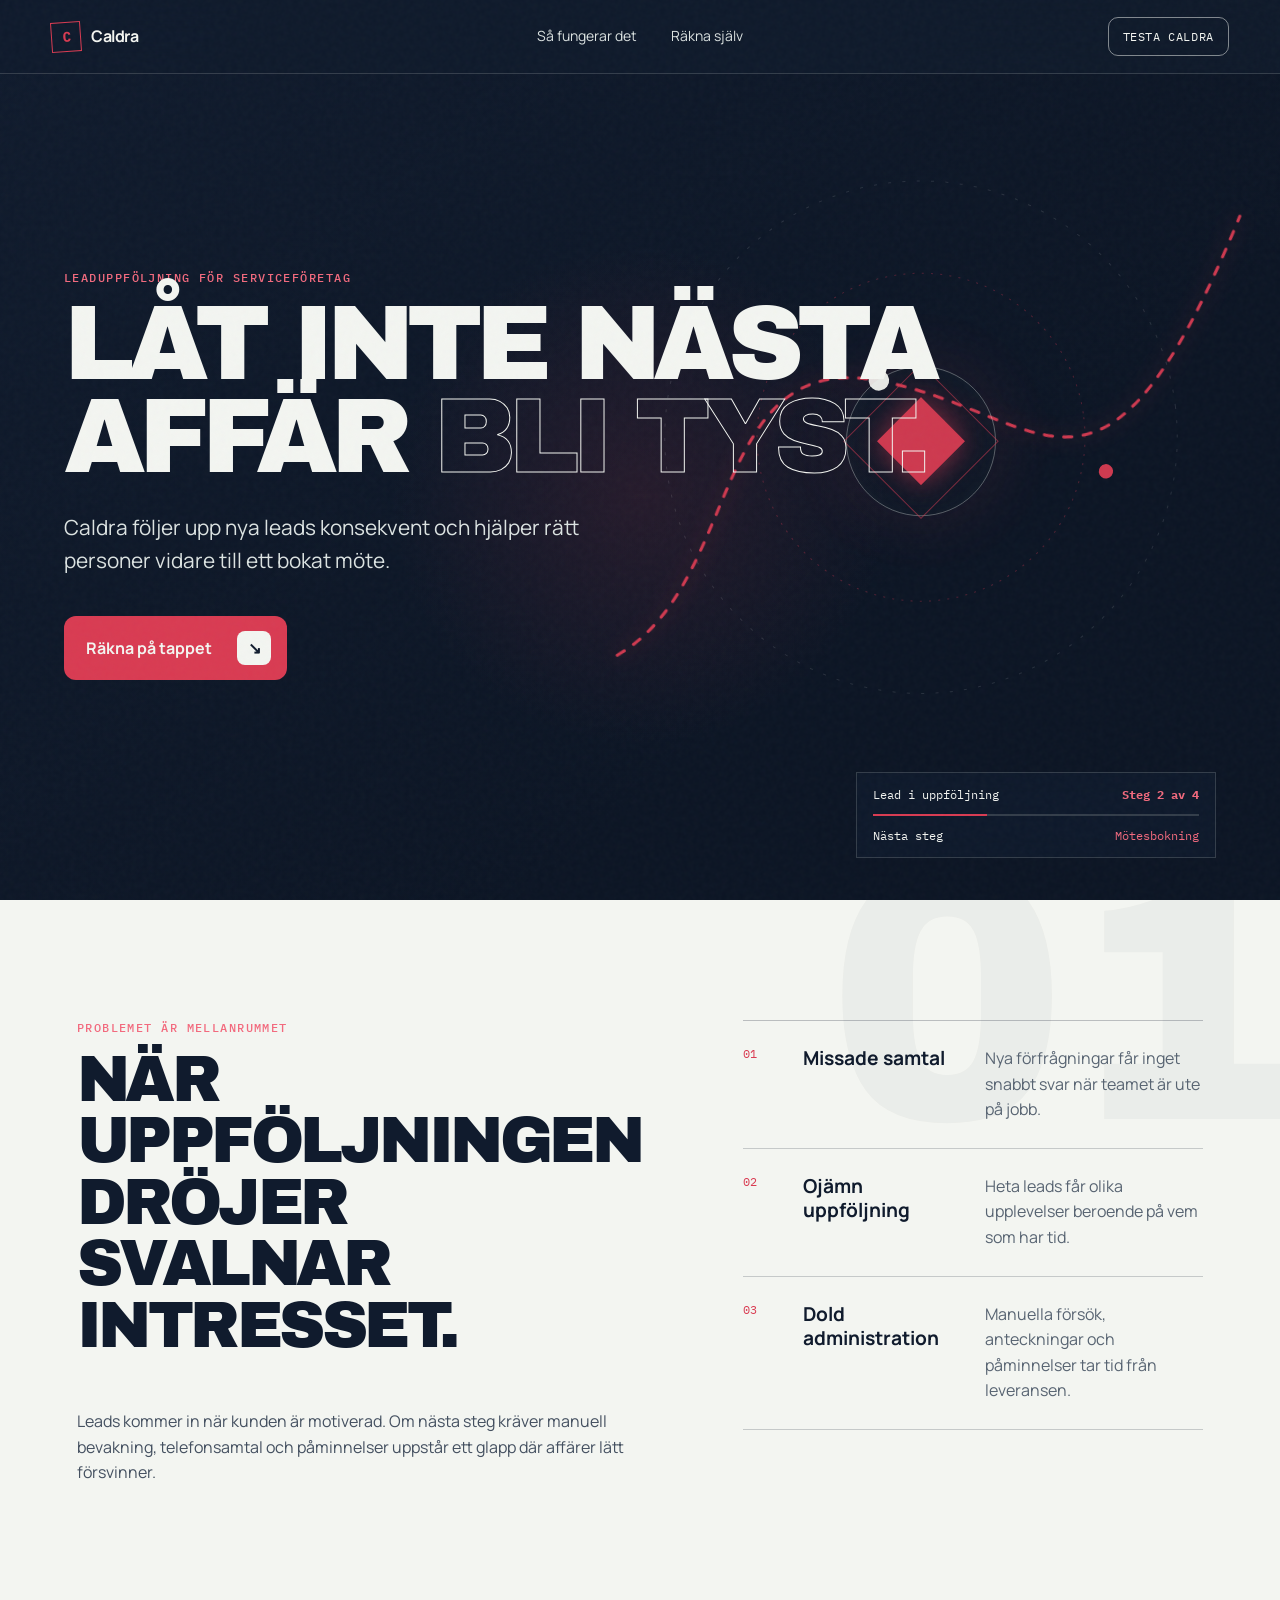
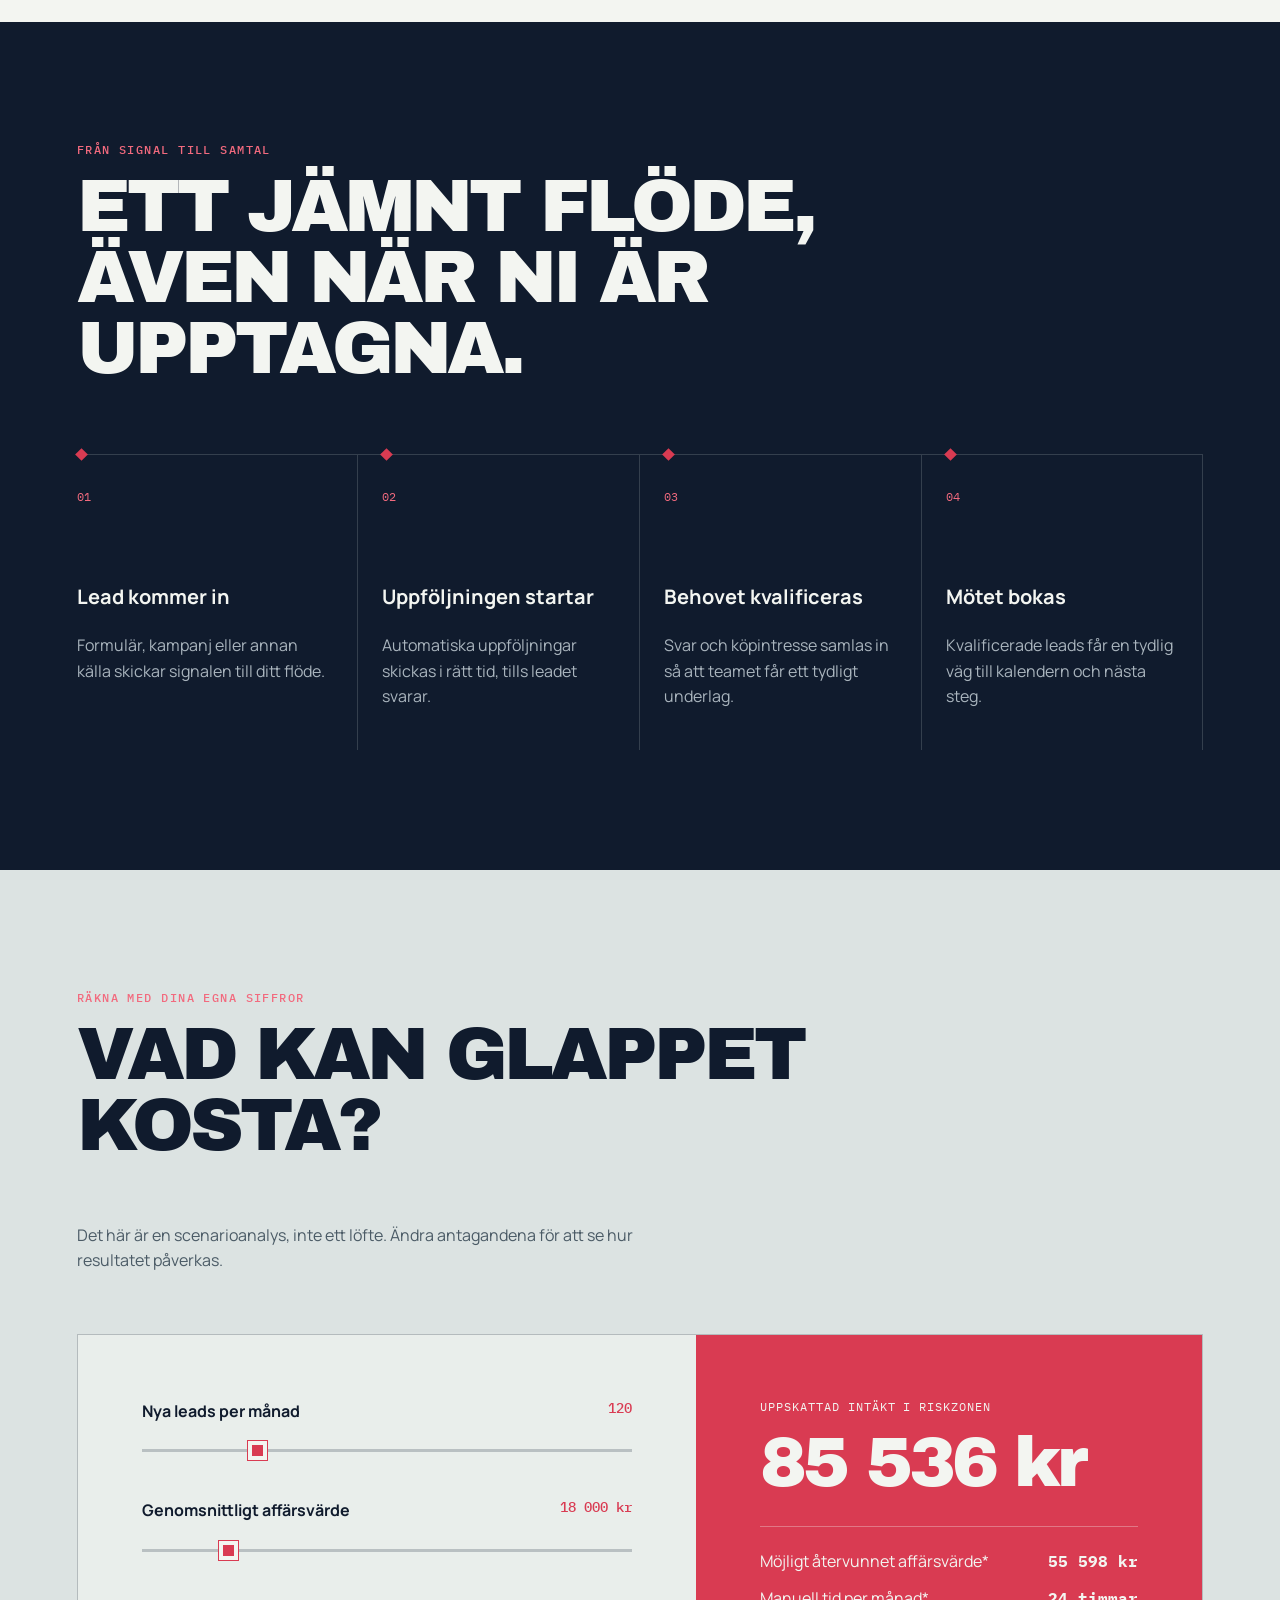
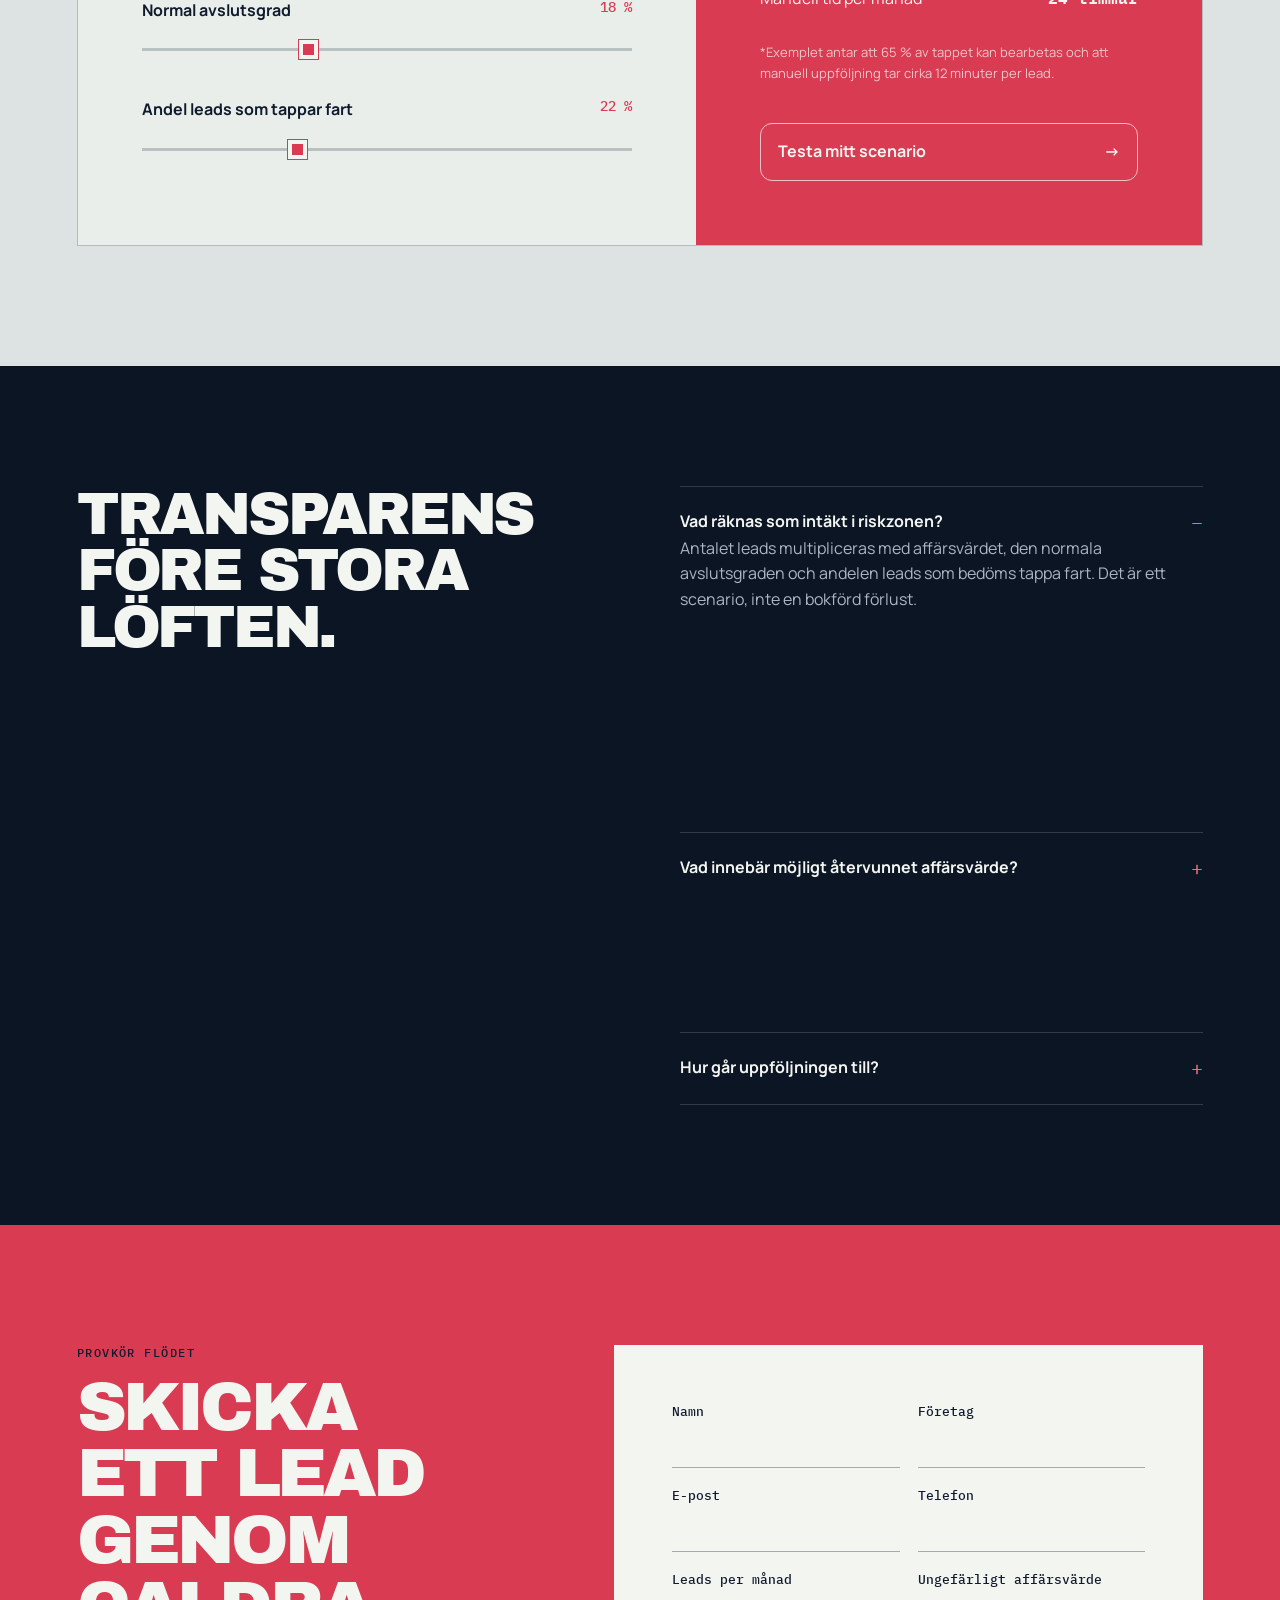
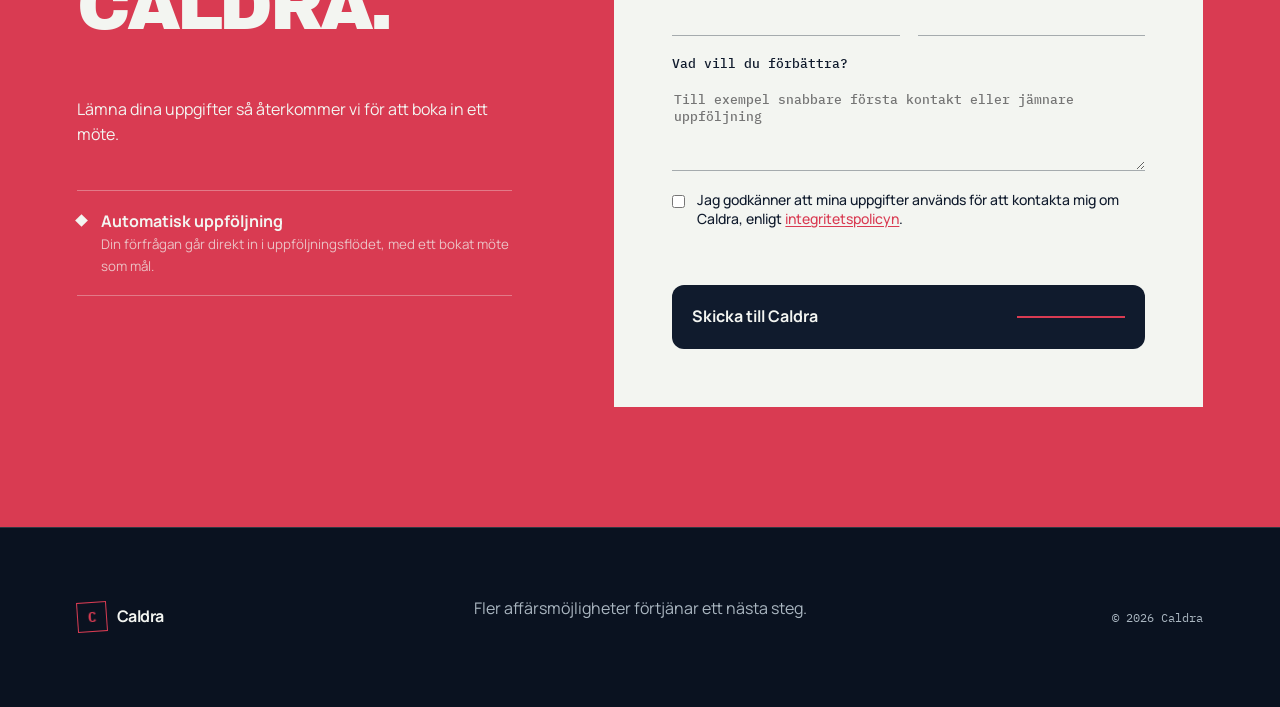
==== index.html @ e0c55755 "Add files via upload Första versionen" ====
<!doctype html>
<html lang="sv">
  <head>
    <meta charset="UTF-8" />
    <meta name="viewport" content="width=device-width, initial-scale=1.0" />
    <meta name="description" content="Caldra automatiserar leaduppföljningen för svenska serviceföretag och leder fler leads vidare till bokade möten." />
    <meta name="theme-color" content="#101b2d" />
    <link rel="canonical" href="https://caldra.se/" />
    <title>Caldra | Automatisk leaduppföljning</title>
    <meta property="og:type" content="website" />
    <meta property="og:site_name" content="Caldra" />
    <meta property="og:title" content="Caldra | Automatisk leaduppföljning" />
    <meta property="og:description" content="Caldra automatiserar leaduppföljningen för svenska serviceföretag och leder fler leads vidare till bokade möten." />
    <meta property="og:url" content="https://caldra.se/" />
    <meta property="og:image" content="https://caldra.se/assets/og-image.png" />
    <meta property="og:image:width" content="1200" />
    <meta property="og:image:height" content="630" />
    <meta name="twitter:card" content="summary_large_image" />
    <meta name="twitter:title" content="Caldra | Automatisk leaduppföljning" />
    <meta name="twitter:description" content="Caldra automatiserar leaduppföljningen för svenska serviceföretag och leder fler leads vidare till bokade möten." />
    <meta name="twitter:image" content="https://caldra.se/assets/og-image.png" />
    <link rel="preconnect" href="https://fonts.googleapis.com" />
    <link rel="preconnect" href="https://fonts.gstatic.com" crossorigin />
    <link href="https://fonts.googleapis.com/css2?family=Archivo+Black&family=IBM+Plex+Mono:wght@400;500&family=Manrope:wght@400;500;600;700&display=swap" rel="stylesheet" />
    <link rel="stylesheet" href="./styles.css" />
    <script type="application/ld+json">
    {
      "@context": "https://schema.org",
      "@graph": [
        {
          "@type": "Organization",
          "@id": "https://caldra.se/#organization",
          "name": "Caldra",
          "url": "https://caldra.se/",
          "description": "Caldra automatiserar leaduppföljningen för svenska serviceföretag och leder fler leads vidare till bokade möten."
        },
        {
          "@type": "WebSite",
          "@id": "https://caldra.se/#website",
          "url": "https://caldra.se/",
          "name": "Caldra",
          "inLanguage": "sv-SE",
          "publisher": { "@id": "https://caldra.se/#organization" }
        }
      ]
    }
    </script>
    <link rel="icon" type="image/svg+xml" href="data:image/svg+xml,%3Csvg xmlns='http://www.w3.org/2000/svg' viewBox='0 0 64 64'%3E%3Crect width='64' height='64' rx='14' fill='%23101b2d'/%3E%3Cpath d='M46 24c-3-4-7-6-12-6-9 0-16 6-16 14s7 14 16 14c5 0 9-2 12-6l-6-5c-1 2-3 3-6 3-4 0-7-3-7-6s3-6 7-6c3 0 5 1 6 3z' fill='%23d93b52'/%3E%3C/svg%3E" />
  </head>
  <body>
    <div class="noise" aria-hidden="true"></div>
    <header class="site-header">
      <a class="brand" href="#top" aria-label="Caldra startsida">
        <span class="brand-mark">C</span>
        <span>Caldra</span>
      </a>
      <nav aria-label="Huvudnavigation">
        <a href="#metod">Så fungerar det</a>
        <a href="#kalkylator">Räkna själv</a>
      </nav>
      <a class="nav-cta" href="#kontakt">Testa Caldra</a>
    </header>

    <main id="top">
      <section class="hero" aria-labelledby="hero-title">
        <div class="signal-field" aria-hidden="true">
          <svg viewBox="0 0 800 800" role="presentation">
            <circle class="orbit orbit-a" cx="400" cy="400" r="250" />
            <circle class="orbit orbit-b" cx="400" cy="400" r="160" />
            <path class="signal-path" d="M80 575 C210 520 205 290 365 340 S560 535 735 224" />
            <circle class="pulse pulse-a" cx="366" cy="340" r="10" />
            <circle class="pulse pulse-b" cx="575" cy="455" r="7" />
          </svg>
          <span class="core"><i></i></span>
        </div>
        <div class="hero-copy">
          <p class="kicker">Leaduppföljning för serviceföretag</p>
          <h1 id="hero-title">Låt inte nästa affär <em>bli tyst.</em></h1>
          <p class="hero-intro">Caldra följer upp nya leads konsekvent och hjälper rätt personer vidare till ett bokat möte.</p>
          <a class="hero-cta" href="#kalkylator"><span>Räkna på tappet</span><b aria-hidden="true">↘</b></a>
        </div>
        <aside class="hero-meter" aria-label="Exempel på ett leadflöde">
          <div class="meter-top"><span>Lead i uppföljning</span><strong>Steg 2 av 4</strong></div>
          <div class="meter-track"><i></i></div>
          <div class="meter-bottom"><span>Nästa steg</span><span class="status">Mötesbokning</span></div>
        </aside>
      </section>

      <section class="loss-section" aria-labelledby="loss-title">
        <div class="section-number" aria-hidden="true">01</div>
        <div class="loss-copy">
          <p class="section-label">Problemet är mellanrummet</p>
          <h2 id="loss-title">När uppföljningen dröjer svalnar intresset.</h2>
          <p>Leads kommer in när kunden är motiverad. Om nästa steg kräver manuell bevakning, telefonsamtal och påminnelser uppstår ett glapp där affärer lätt försvinner.</p>
        </div>
        <div class="loss-ledger" role="list" aria-label="Vanliga kostnader">
          <article role="listitem"><span>01</span><h3>Missade samtal</h3><p>Nya förfrågningar får inget snabbt svar när teamet är ute på jobb.</p></article>
          <article role="listitem"><span>02</span><h3>Ojämn uppföljning</h3><p>Heta leads får olika upplevelser beroende på vem som har tid.</p></article>
          <article role="listitem"><span>03</span><h3>Dold administration</h3><p>Manuella försök, anteckningar och påminnelser tar tid från leveransen.</p></article>
        </div>
      </section>

      <section class="method-section" id="metod" aria-labelledby="method-title">
        <div class="method-heading">
          <p class="section-label">Från signal till samtal</p>
          <h2 id="method-title">Ett jämnt flöde, även när ni är upptagna.</h2>
        </div>
        <ol class="process-rail">
          <li><b>01</b><h3>Lead kommer in</h3><p>Formulär, kampanj eller annan källa skickar signalen till ditt flöde.</p></li>
          <li><b>02</b><h3>Uppföljningen startar</h3><p>Automatiska uppföljningar skickas i rätt tid, tills leadet svarar.</p></li>
          <li><b>03</b><h3>Behovet kvalificeras</h3><p>Svar och köpintresse samlas in så att teamet får ett tydligt underlag.</p></li>
          <li><b>04</b><h3>Mötet bokas</h3><p>Kvalificerade leads får en tydlig väg till kalendern och nästa steg.</p></li>
        </ol>
      </section>

      <section class="calculator-section" id="kalkylator" aria-labelledby="calc-title">
        <div class="calc-heading">
          <p class="section-label">Räkna med dina egna siffror</p>
          <h2 id="calc-title">Vad kan glappet kosta?</h2>
          <p>Det här är en scenarioanalys, inte ett löfte. Ändra antagandena för att se hur resultatet påverkas.</p>
        </div>
        <div class="calculator-shell">
          <form class="calc-controls" id="roi-form">
            <label for="leads">Nya leads per månad <output id="leads-output">120</output></label>
            <input id="leads" type="range" min="10" max="500" step="10" value="120" />
            <label for="value">Genomsnittligt affärsvärde <output id="value-output">18 000 kr</output></label>
            <input id="value" type="range" min="2000" max="100000" step="1000" value="18000" />
            <label for="conversion">Normal avslutsgrad <output id="conversion-output">18 %</output></label>
            <input id="conversion" type="range" min="2" max="50" step="1" value="18" />
            <label for="missed">Andel leads som tappar fart <output id="missed-output">22 %</output></label>
            <input id="missed" type="range" min="5" max="60" step="1" value="22" />
          </form>
          <div class="calc-results" aria-live="polite">
            <span class="result-caption">Uppskattad intäkt i riskzonen</span>
            <strong id="risk-result">85 536 kr</strong>
            <div class="result-divider"></div>
            <div class="result-row"><span>Möjligt återvunnet affärsvärde*</span><b id="recover-result">55 598 kr</b></div>
            <div class="result-row"><span>Manuell tid per månad*</span><b id="time-result">24 timmar</b></div>
            <p>*Exemplet antar att 65 % av tappet kan bearbetas och att manuell uppföljning tar cirka 12 minuter per lead.</p>
            <a class="calc-cta" href="#kontakt">Testa mitt scenario <span>→</span></a>
          </div>
        </div>
      </section>

      <section class="assumptions" aria-labelledby="assumptions-title">
        <h2 id="assumptions-title">Transparens före stora löften.</h2>
        <details open><summary>Vad räknas som intäkt i riskzonen?</summary><p>Antalet leads multipliceras med affärsvärdet, den normala avslutsgraden och andelen leads som bedöms tappa fart. Det är ett scenario, inte en bokförd förlust.</p></details>
        <details><summary>Vad innebär möjligt återvunnet affärsvärde?</summary><p>Kalkylatorn använder ett försiktigt, redigerbart exempel där 65 procent av det uppskattade tappet går att bearbeta. Utfallet beror på er trafik, era data, ert erbjudande och er säljprocess.</p></details>
        <details><summary>Hur går uppföljningen till?</summary><p>Varje nytt lead går in i ett automatiserat flöde med uppföljningar i rätt tid. Målet är ett bokat möte, och rätt person tar över när leadet är redo.</p></details>
      </section>

      <section class="contact-section" id="kontakt" aria-labelledby="contact-title">
        <div class="contact-copy">
          <p class="section-label">Provkör flödet</p>
          <h2 id="contact-title">Skicka ett lead genom Caldra.</h2>
          <p>Lämna dina uppgifter så återkommer vi för att boka in ett möte.</p>
          <div class="connection-note"><span aria-hidden="true"></span><b>Automatisk uppföljning</b><small>Din förfrågan går direkt in i uppföljningsflödet, med ett bokat möte som mål.</small></div>
        </div>
        <form class="lead-form" id="lead-form" novalidate>
          <div class="field-grid">
            <label>Namn<input name="name" autocomplete="name" required /></label>
            <label>Företag<input name="company" autocomplete="organization" required /></label>
          </div>
          <div class="field-grid">
            <label>E-post<input name="email" type="email" autocomplete="email" required /></label>
            <label>Telefon<input name="phone" type="tel" autocomplete="tel" required /></label>
          </div>
          <div class="field-grid">
            <label>Leads per månad<input name="monthlyLeads" type="number" min="1" inputmode="numeric" required /></label>
            <label>Ungefärligt affärsvärde<input name="dealValue" type="number" min="1" inputmode="numeric" required /></label>
          </div>
          <label>Vad vill du förbättra?<textarea name="goal" rows="4" placeholder="Till exempel snabbare första kontakt eller jämnare uppföljning"></textarea></label>
          <label class="consent"><input name="consent" type="checkbox" required /><span>Jag godkänner att mina uppgifter används för att kontakta mig om Caldra, enligt <a href="./integritetspolicy.html" target="_blank" rel="noopener">integritetspolicyn</a>.</span></label>
          <p class="form-error" id="form-error" role="alert"></p>
          <button type="submit"><span>Skicka till Caldra</span><i aria-hidden="true"></i></button>
          <div class="form-success" id="form-success" tabindex="-1"><b>Tack, ditt lead är skickat.</b><span>Vi hör av oss inom kort för att boka in ett möte.</span></div>
        </form>
      </section>
    </main>

    <footer>
      <a class="brand footer-brand" href="#top"><span class="brand-mark">C</span><span>Caldra</span></a>
      <p>Fler affärsmöjligheter förtjänar ett nästa steg.</p>
      <span>© <span id="year"></span> Caldra</span>
    </footer>
    <script src="./app.js"></script>
  </body>
</html>
---- styles.css ----
:root {
  --ink: #101b2d;
  --ink-2: #17253a;
  --red: #d93b52;
  --red-soft: #f26a7e;
  --chalk: #f3f5f1;
  --mist: #dce3e2;
  --steel: #70818c;
  --line: rgba(243, 245, 241, 0.16);
  --display: "Archivo Black", sans-serif;
  --body: "Manrope", sans-serif;
  --mono: "IBM Plex Mono", monospace;
}

* { box-sizing: border-box; }
html { scroll-behavior: smooth; background: var(--ink); }
body { margin: 0; color: var(--chalk); background: var(--ink); font-family: var(--body); font-size: 16px; line-height: 1.6; overflow-x: hidden; }
a { color: inherit; text-decoration: none; }
button, input, textarea { font: inherit; }
button { color: inherit; }
.noise { position: fixed; inset: 0; pointer-events: none; z-index: 100; opacity: .045; background-image: url("data:image/svg+xml,%3Csvg viewBox='0 0 180 180' xmlns='http://www.w3.org/2000/svg'%3E%3Cfilter id='n'%3E%3CfeTurbulence type='fractalNoise' baseFrequency='.9' numOctaves='2' stitchTiles='stitch'/%3E%3C/filter%3E%3Crect width='100%25' height='100%25' filter='url(%23n)' opacity='.65'/%3E%3C/svg%3E"); }

.site-header { position: fixed; inset: 0 0 auto; z-index: 50; height: 74px; display: grid; grid-template-columns: 1fr auto 1fr; align-items: center; padding: 0 clamp(20px,4vw,64px); background: rgba(16,27,45,.82); border-bottom: 1px solid var(--line); backdrop-filter: blur(18px); }
.brand { display: inline-flex; width: max-content; align-items: center; gap: 10px; font-weight: 700; letter-spacing: -.03em; }
.brand-mark { display: grid; place-items: center; width: 30px; height: 30px; border: 1px solid var(--red); color: var(--red); font-family: var(--mono); font-size: 14px; transform: rotate(-4deg); }
nav { display: flex; gap: 34px; font-size: 14px; color: var(--mist); }
nav a { transition: color .2s ease; }
nav a:hover { color: var(--red-soft); }
.nav-cta { justify-self: end; border: 1px solid rgba(243,245,241,.5); border-radius: 10px; padding: 9px 14px; font-family: var(--mono); font-size: 12px; text-transform: uppercase; letter-spacing: .05em; transition: background .2s, color .2s, transform .2s; }
.nav-cta:hover { background: var(--chalk); color: var(--ink); }
.nav-cta:active { transform: translateY(1px); }

.hero { position: relative; min-height: 100svh; display: grid; place-items: center; overflow: hidden; padding: 130px clamp(20px,5vw,80px) 80px; isolation: isolate; }
.hero::before { content: ""; position: absolute; inset: 0; z-index: -2; background: radial-gradient(circle at 50% 55%, rgba(217,59,82,.12), transparent 31%), linear-gradient(140deg, var(--ink), #0c1524 68%); }
.signal-field { position: absolute; width: min(68vw, 820px); aspect-ratio: 1; right: -4vw; top: 49%; transform: translateY(-50%); z-index: -1; opacity: .95; }
.signal-field svg { width: 100%; height: 100%; overflow: visible; transform: rotate(-7deg); }
.orbit { fill: none; stroke: rgba(243,245,241,.12); stroke-width: 1; stroke-dasharray: 3 11; transform-origin: center; animation: rotate 28s linear infinite; }
.orbit-b { stroke: rgba(217,59,82,.33); stroke-dasharray: 2 7; animation-direction: reverse; animation-duration: 19s; }
.signal-path { fill: none; stroke: var(--red); stroke-width: 3; stroke-linecap: round; stroke-dasharray: 8 11; animation: dash 9s linear infinite; filter: drop-shadow(0 0 11px rgba(217,59,82,.55)); }
.pulse { fill: var(--chalk); animation: pulse 2.4s ease-in-out infinite; transform-origin: center; }
.pulse-b { animation-delay: -1.1s; fill: var(--red); }
.core { position: absolute; left: 50%; top: 50%; width: 150px; height: 150px; border: 1px solid rgba(243,245,241,.35); border-radius: 50%; transform: translate(-50%,-50%); box-shadow: 0 0 80px rgba(217,59,82,.13), inset 0 0 40px rgba(243,245,241,.04); animation: breathe 5s ease-in-out infinite; }
.core::before, .core::after { content: ""; position: absolute; inset: 19px; border: 1px solid rgba(217,59,82,.55); transform: rotate(45deg); }
.core::after { inset: 43px; background: var(--red); box-shadow: 0 0 30px rgba(217,59,82,.65); }
.hero-copy { width: min(1180px,100%); margin: auto; position: relative; }
.kicker, .section-label { font: 500 12px/1.4 var(--mono); text-transform: uppercase; letter-spacing: .12em; color: var(--red-soft); }
h1, h2, h3, p { margin-top: 0; }
h1 { max-width: 900px; margin-bottom: 28px; font: 400 clamp(3.4rem,8.2vw,8.5rem)/.88 var(--display); letter-spacing: -.065em; text-transform: uppercase; }
h1 em { color: transparent; -webkit-text-stroke: 1px var(--chalk); font-style: normal; }
.hero-intro { width: min(520px,80%); font-size: clamp(1.05rem,1.8vw,1.3rem); color: var(--mist); }
.hero-cta { display: inline-flex; align-items: center; gap: 25px; margin-top: 18px; background: var(--red); border-radius: 12px; padding: 15px 16px 15px 22px; font-weight: 700; transition: transform .25s ease, background .25s ease; }
.hero-cta b { display: grid; place-items: center; width: 34px; height: 34px; color: var(--ink); background: var(--chalk); border-radius: 8px; }
.hero-cta:hover { transform: translateY(-3px) rotate(-1deg); background: #e4475f; }
.hero-meter { position: absolute; right: clamp(20px,5vw,80px); bottom: 42px; width: min(360px, calc(100vw - 40px)); padding: 14px 16px; background: rgba(16,27,45,.78); border: 1px solid var(--line); backdrop-filter: blur(10px); font: 12px var(--mono); }
.meter-top, .meter-bottom { display: flex; justify-content: space-between; align-items: center; }
.meter-top strong { color: var(--red-soft); }
.meter-track { height: 2px; margin: 12px 0; background: rgba(243,245,241,.16); overflow: hidden; }
.meter-track i { display: block; width: 35%; height: 100%; background: var(--red); animation: scan 3.4s ease-in-out infinite; }
.status { color: var(--red-soft); }

section { padding: 120px clamp(20px,6vw,96px); }
h2 { font: 400 clamp(2.5rem,5.8vw,6rem)/.96 var(--display); letter-spacing: -.055em; text-transform: uppercase; }
.loss-section { position: relative; background: var(--chalk); color: var(--ink); display: grid; grid-template-columns: .7fr 1.3fr; gap: clamp(40px,8vw,130px); overflow: hidden; }
.section-number { position: absolute; right: -2vw; top: -80px; font: 400 clamp(12rem,28vw,28rem)/1 var(--display); color: rgba(16,27,45,.035); user-select: none; }
.loss-copy { position: relative; z-index: 1; align-self: start; }
.loss-copy h2 { font-size: clamp(2.7rem,5vw,5.5rem); }
.loss-copy > p:last-child { max-width: 56ch; color: #445060; }
.loss-ledger { position: relative; z-index: 1; border-top: 1px solid rgba(16,27,45,.25); }
.loss-ledger article { display: grid; grid-template-columns: 42px .75fr 1fr; gap: 18px; align-items: start; padding: 25px 0; border-bottom: 1px solid rgba(16,27,45,.2); }
.loss-ledger span { font: 12px var(--mono); color: var(--red); }
.loss-ledger h3 { margin: 0; font-size: 1.2rem; line-height: 1.25; }
.loss-ledger p { margin: 0; color: #586472; }

.method-section { background: var(--ink); }
.method-heading { max-width: 900px; margin-bottom: 70px; }
.process-rail { list-style: none; padding: 0; margin: 0; display: grid; grid-template-columns: repeat(4,1fr); border-top: 1px solid var(--line); }
.process-rail li { position: relative; min-height: 280px; padding: 28px 24px 24px 0; border-right: 1px solid var(--line); }
.process-rail li:not(:first-child) { padding-left: 24px; }
.process-rail li::before { content: ""; position: absolute; top: -5px; left: 0; width: 9px; height: 9px; background: var(--red); transform: rotate(45deg); }
.process-rail li:not(:first-child)::before { left: 24px; }
.process-rail b { font: 12px var(--mono); color: var(--red-soft); }
.process-rail h3 { margin-top: 72px; font-size: 1.25rem; }
.process-rail p { color: #a9b4bd; max-width: 26ch; }

.calculator-section { background: var(--mist); color: var(--ink); }
.calc-heading { max-width: 860px; margin-bottom: 60px; }
.calc-heading > p:last-child { max-width: 60ch; color: #4b5b66; }
.calculator-shell { display: grid; grid-template-columns: 1.1fr .9fr; border: 1px solid rgba(16,27,45,.24); background: rgba(243,245,241,.62); }
.calc-controls { padding: clamp(28px,5vw,70px); display: grid; gap: 16px; }
.calc-controls label { display: flex; justify-content: space-between; gap: 20px; font-weight: 700; }
.calc-controls output { font: 500 14px var(--mono); color: var(--red); }
input[type="range"] { width: 100%; margin: 0 0 21px; appearance: none; height: 3px; background: rgba(16,27,45,.22); }
input[type="range"]::-moz-range-thumb { width: 12px; height: 12px; border-radius: 0; background: var(--red); border: 4px solid var(--chalk); box-shadow: 0 0 0 1px var(--red); cursor: grab; }
input[type="range"]::-webkit-slider-thumb { appearance: none; width: 19px; height: 19px; border-radius: 0; background: var(--red); border: 4px solid var(--chalk); box-shadow: 0 0 0 1px var(--red); cursor: grab; }
.calc-results { display: flex; flex-direction: column; justify-content: center; padding: clamp(28px,5vw,70px); background: var(--red); color: var(--chalk); }
.result-caption { font: 12px var(--mono); text-transform: uppercase; letter-spacing: .08em; }
.calc-results > strong { font: 400 clamp(2.8rem,5.5vw,6rem)/1 var(--display); letter-spacing: -.055em; margin: 14px 0 28px; }
.result-divider { height: 1px; background: rgba(243,245,241,.32); margin-bottom: 22px; }
.result-row { display: flex; justify-content: space-between; gap: 16px; margin-bottom: 11px; }
.result-row b { font-family: var(--mono); }
.calc-results > p { color: rgba(243,245,241,.75); font-size: 13px; margin-top: 20px; }
.calc-cta { display: flex; justify-content: space-between; align-items: center; margin-top: 26px; padding: 15px 17px; border: 1px solid rgba(243,245,241,.72); border-radius: 12px; font-weight: 700; transition: background .2s ease, color .2s ease; }
.calc-cta:hover { background: var(--chalk); color: var(--red); }
.calc-cta span { transition: transform .2s; }
.calc-cta:hover span { transform: translateX(6px); }

.assumptions { display: grid; grid-template-columns: 1fr 1.1fr; gap: clamp(45px,10vw,150px); background: #0c1524; }
.assumptions h2 { font-size: clamp(2.6rem,4.6vw,5rem); }
.assumptions details { grid-column: 2; border-top: 1px solid var(--line); padding: 22px 0; }
.assumptions details:last-child { border-bottom: 1px solid var(--line); }
.assumptions h2 + details { grid-row: 1; }
.assumptions summary { cursor: pointer; font-weight: 700; list-style: none; display: flex; justify-content: space-between; gap: 18px; }
.assumptions summary::after { content: "+"; color: var(--red-soft); font: 20px var(--mono); }
.assumptions details[open] summary::after { content: "−"; }
.assumptions details p { color: #aab6c0; max-width: 64ch; padding-right: 20px; }

.contact-section { background: var(--red); display: grid; grid-template-columns: .85fr 1.15fr; gap: clamp(40px,8vw,120px); color: var(--chalk); }
.contact-copy { align-self: start; position: sticky; top: 110px; }
.contact-copy .section-label { color: var(--ink); }
.contact-copy h2 { font-size: clamp(3rem,5.4vw,5.8rem); }
.contact-copy > p { max-width: 50ch; }
.connection-note { margin-top: 42px; padding: 18px 0; border-top: 1px solid rgba(243,245,241,.34); border-bottom: 1px solid rgba(243,245,241,.34); display: grid; grid-template-columns: 12px 1fr; column-gap: 12px; }
.connection-note > span { width: 9px; height: 9px; margin-top: 7px; background: var(--chalk); transform: rotate(45deg); }
.connection-note small { grid-column: 2; color: rgba(243,245,241,.72); }
.lead-form { background: var(--chalk); color: var(--ink); padding: clamp(25px,5vw,58px); }
.field-grid { display: grid; grid-template-columns: 1fr 1fr; gap: 18px; }
.lead-form label { display: grid; gap: 8px; margin-bottom: 19px; font: 500 13px var(--mono); }
.lead-form input:not([type="checkbox"]), .lead-form textarea { width: 100%; border: 0; border-bottom: 1px solid rgba(16,27,45,.34); border-radius: 0; background: transparent; padding: 11px 2px; color: var(--ink); outline: 0; transition: border-color .2s, box-shadow .2s; }
.lead-form input:focus, .lead-form textarea:focus { border-color: var(--red); box-shadow: 0 2px 0 rgba(217,59,82,.18); }
.lead-form input[aria-invalid="true"] { border-color: var(--red); }
.consent { grid-template-columns: auto 1fr; align-items: start; font-family: var(--body) !important; font-size: 14px !important; }
.consent input { margin: 5px 4px 0 0; accent-color: var(--red); }
.consent a { color: var(--red); text-decoration: underline; text-underline-offset: 2px; }
.form-error { min-height: 24px; color: #9f1f35; font-size: 14px; }
.lead-form button { width: 100%; border: 0; border-radius: 12px; background: var(--ink); color: var(--chalk); padding: 19px 20px; display: flex; justify-content: space-between; align-items: center; cursor: pointer; font-weight: 700; }
.lead-form button i { width: 25%; height: 2px; background: var(--red); transition: width .35s ease; }
.lead-form button:hover i { width: 42%; }
.lead-form button:active { transform: translateY(1px); }
.form-success { display: none; margin-top: 18px; padding: 18px; border: 1px solid rgba(16,27,45,.25); gap: 5px; }
.form-success.show { display: grid; }
.form-success span { color: #4d5d69; }

footer { min-height: 180px; display: grid; grid-template-columns: 1fr auto 1fr; align-items: center; gap: 30px; padding: 45px clamp(20px,6vw,96px); background: #0a1220; border-top: 1px solid var(--line); color: #aab6c0; }
footer > span { justify-self: end; font: 12px var(--mono); }
.footer-brand { color: var(--chalk); }

@keyframes rotate { to { transform: rotate(360deg); } }
@keyframes dash { to { stroke-dashoffset: -190; } }
@keyframes pulse { 0%,100% { transform: scale(.7); opacity: .45; } 50% { transform: scale(1.4); opacity: 1; } }
@keyframes breathe { 0%,100% { transform: translate(-50%,-50%) scale(.96); } 50% { transform: translate(-50%,-50%) scale(1.04); } }
@keyframes scan { 0% { transform: translateX(-100%); } 60%,100% { transform: translateX(290%); } }

@media (max-width: 900px) {
  .hero { align-items: start; padding-top: 145px; }
  .signal-field { width: 110vw; right: -40vw; top: 63%; opacity: .62; }
  .hero-intro { width: 100%; max-width: 520px; }
  .hero-meter { left: 20px; right: auto; bottom: 24px; }
  .loss-section, .calculator-shell, .assumptions, .contact-section { grid-template-columns: 1fr; }
  .assumptions details, .assumptions h2 + details { grid-column: 1; grid-row: auto; }
  .contact-copy { position: static; }
}

@media (min-width: 601px) and (max-width: 900px) {
  .process-rail { grid-template-columns: repeat(2, 1fr); border-top: 0; border-bottom: 1px solid var(--line); }
  .process-rail li, .process-rail li:not(:first-child) { min-height: 230px; padding: 28px 24px 28px 0; border-top: 1px solid var(--line); border-right: 1px solid var(--line); }
  .process-rail li:nth-child(even) { padding-left: 24px; border-right: 0; }
  .process-rail li:nth-child(odd)::before { left: 0; }
  .process-rail h3 { margin-top: 44px; }
}

@media (max-width: 700px) {
  .site-header { grid-template-columns: 1fr auto; }
  nav { display: none; }
}

@media (max-width: 600px) {
  .site-header { height: 66px; }
  .nav-cta { font-size: 11px; padding: 11px 14px; }
  .hero { padding-top: 118px; min-height: 780px; }
  h1 { font-size: clamp(3.1rem,15vw,5rem); }
  h2, .loss-copy h2, .assumptions h2, .contact-copy h2 { font-size: clamp(1.9rem, 9.4vw, 2.6rem); overflow-wrap: break-word; hyphens: auto; }
  section { padding-top: 82px; padding-bottom: 82px; }
  .loss-ledger article { grid-template-columns: 35px 1fr; }
  .loss-ledger article p { grid-column: 2; }
  .process-rail { grid-template-columns: 1fr; border-top: 0; border-left: 1px solid var(--line); }
  .process-rail li, .process-rail li:not(:first-child) { min-height: auto; padding: 18px 0 34px 24px; border-right: 0; }
  .process-rail li::before, .process-rail li:not(:first-child)::before { left: -5px; top: 24px; }
  .process-rail h3 { margin-top: 18px; }
  .calc-results > strong { font-size: clamp(2.2rem, 13vw, 3.2rem); }
  .field-grid { grid-template-columns: 1fr; gap: 0; }
  .lead-form input:not([type="checkbox"]), .lead-form textarea { font-size: 16px; }
  footer { grid-template-columns: 1fr; text-align: left; }
  footer > span { justify-self: start; }
}

@media (pointer: coarse) {
  input[type="range"] { height: 6px; }
  input[type="range"]::-webkit-slider-thumb { width: 28px; height: 28px; }
  input[type="range"]::-moz-range-thumb { width: 20px; height: 20px; }
  .nav-cta, .hero-cta, .calc-cta, .lead-form button { min-height: 48px; }
  .nav-cta { display: inline-flex; align-items: center; }
}

@media (max-height: 520px) and (orientation: landscape) {
  .hero { min-height: auto; padding-top: 110px; }
  .hero-meter { position: relative; left: auto; right: auto; bottom: auto; margin-top: 28px; justify-self: start; }
}
@media (prefers-reduced-motion: reduce) {
  html { scroll-behavior: auto; }
  *, *::before, *::after { animation-duration: .001ms !important; animation-iteration-count: 1 !important; transition-duration: .001ms !important; }
}
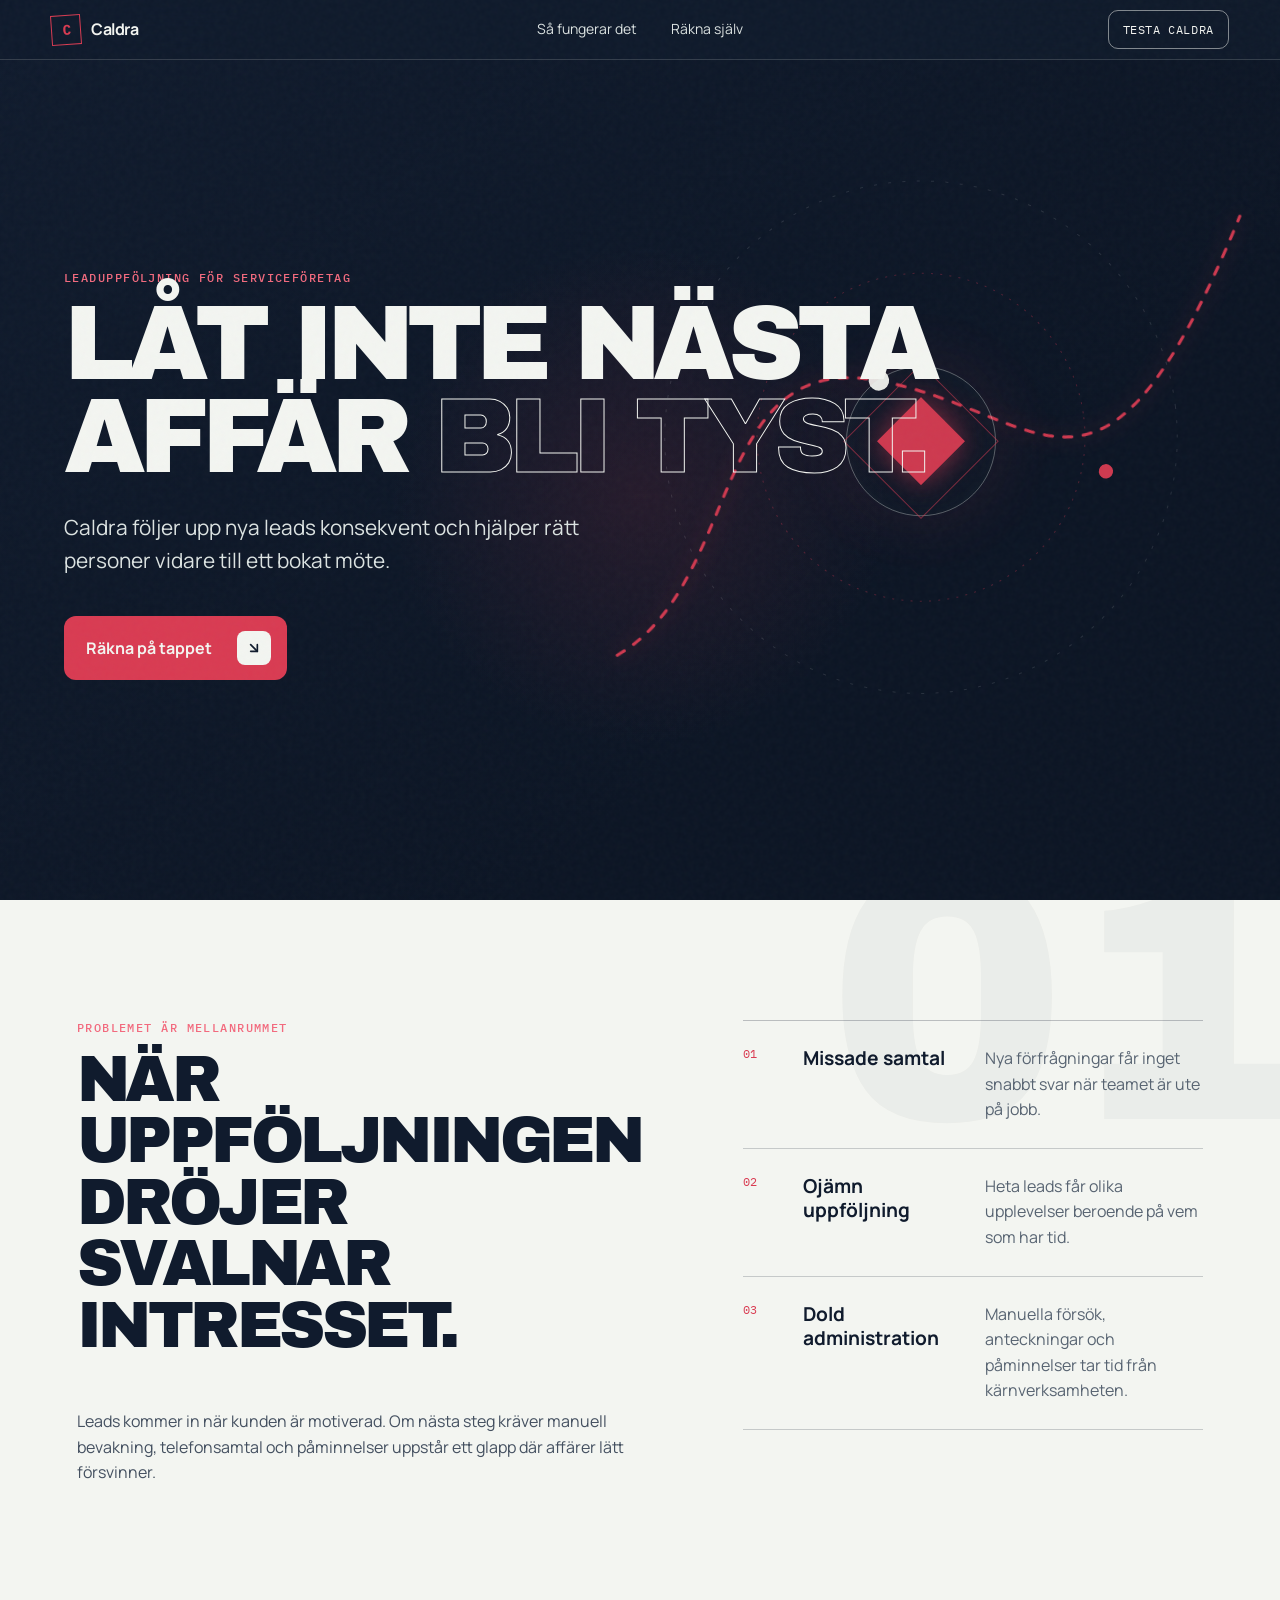
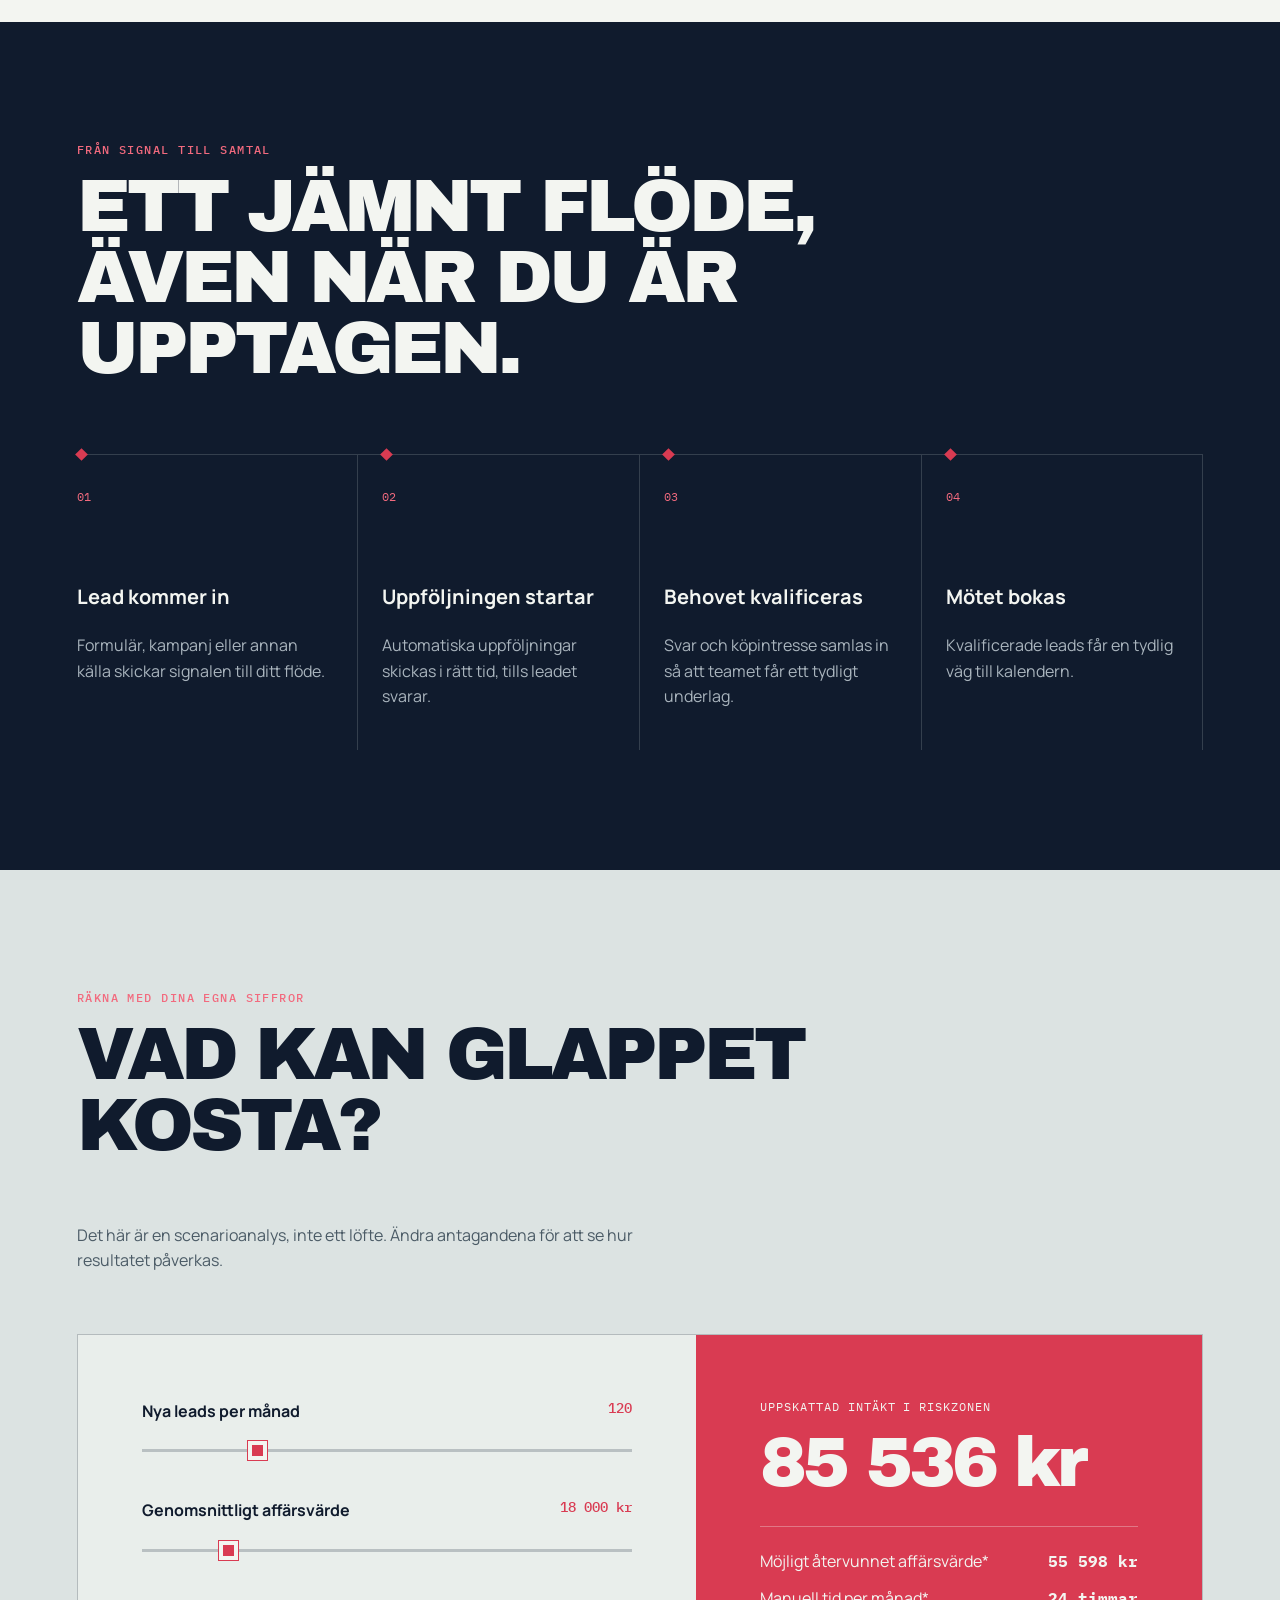
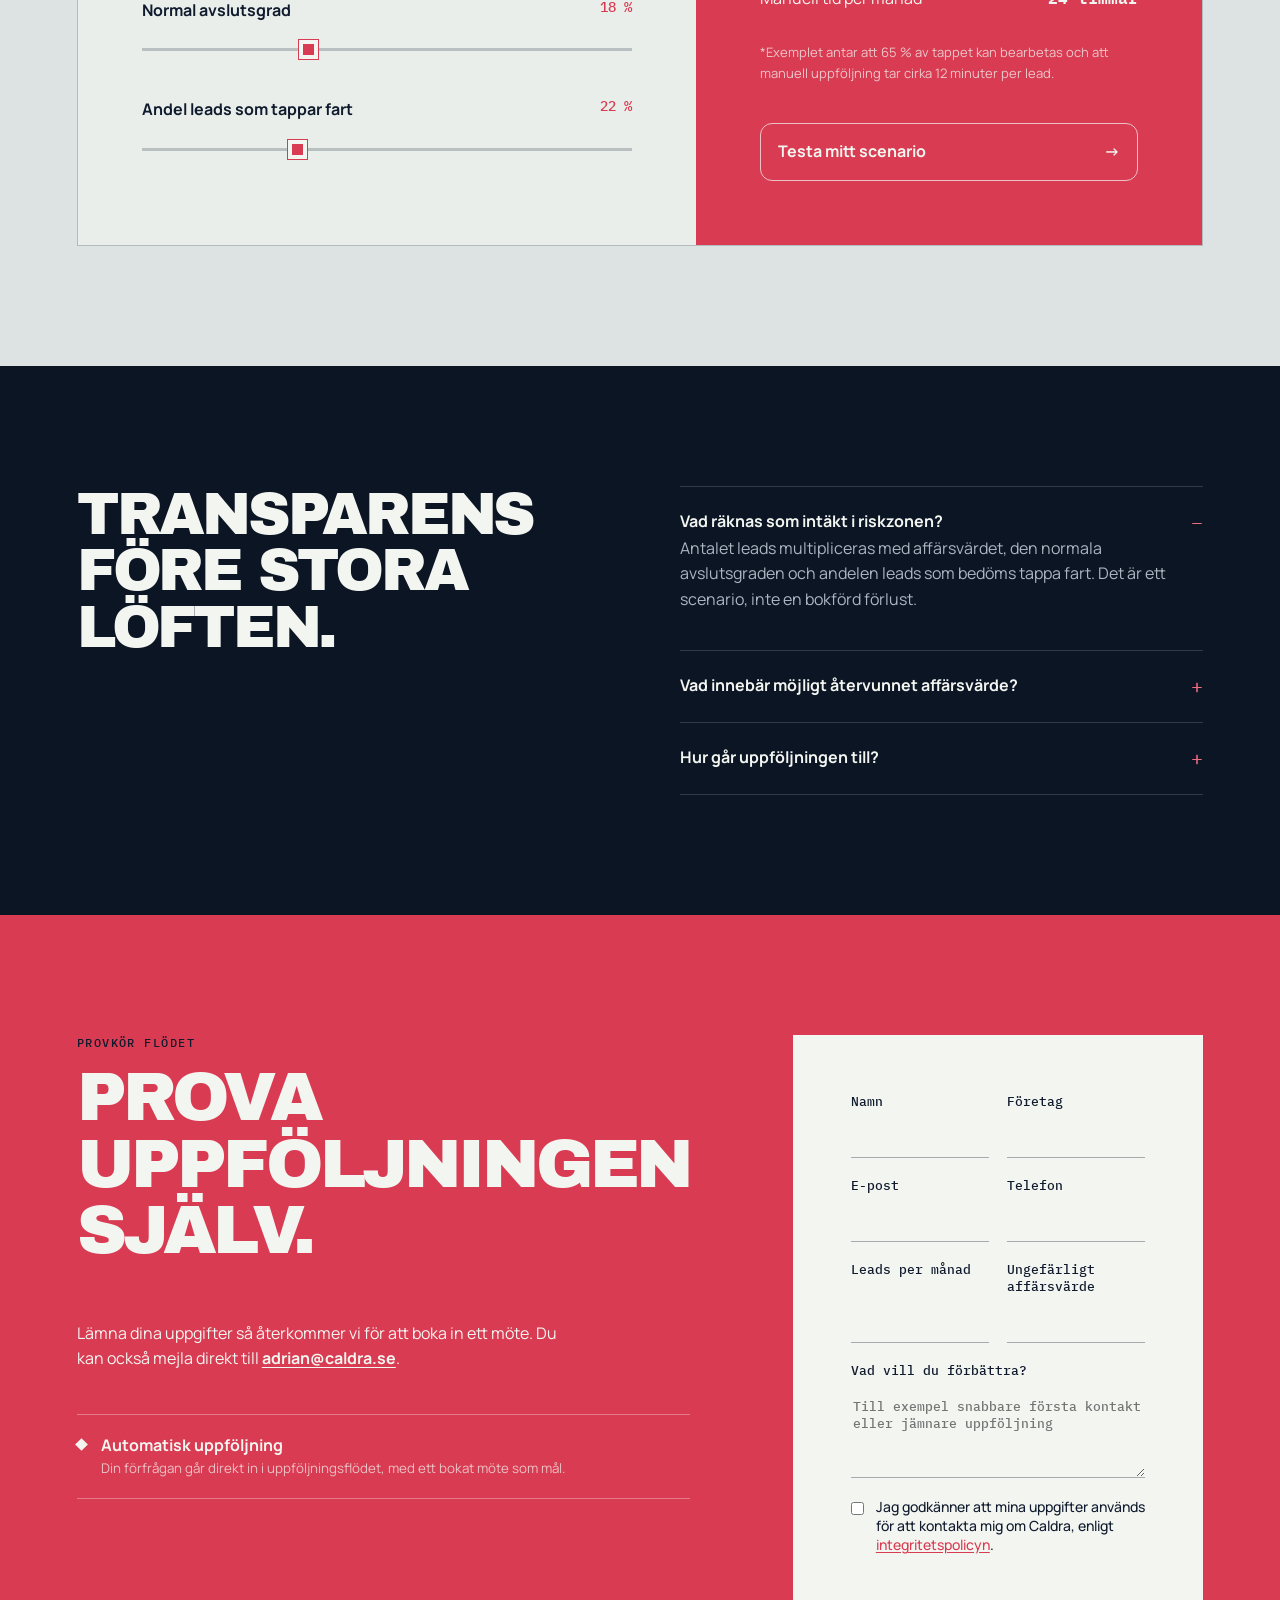
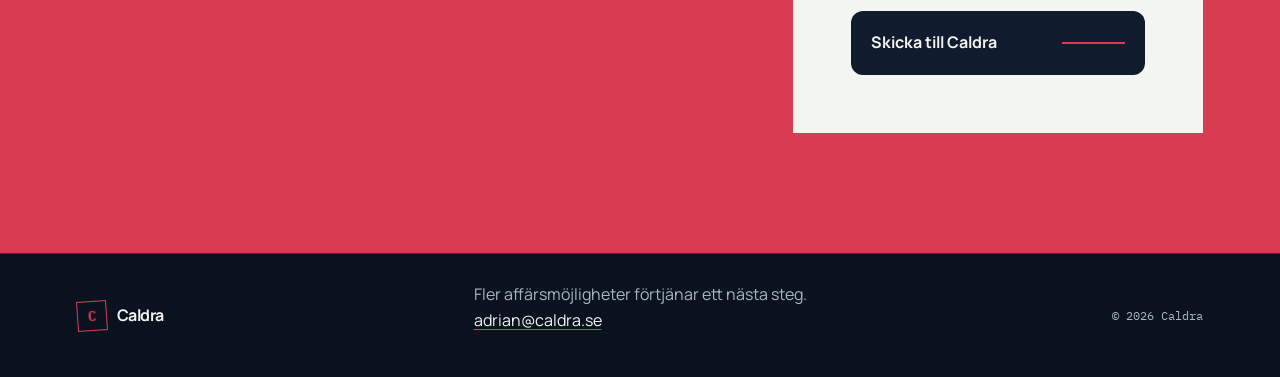
==== commit 3bc092b4: "Remove hero meter box, new contact heading, tighter FAQ, contact email - Remove the "Lead i uppföljn" ====
--- a/index.html
+++ b/index.html
@@ -32,6 +32,7 @@
           "@id": "https://caldra.se/#organization",
           "name": "Caldra",
           "url": "https://caldra.se/",
+          "email": "adrian@caldra.se",
           "description": "Caldra automatiserar leaduppföljningen för svenska serviceföretag och leder fler leads vidare till bokade möten."
         },
         {
@@ -77,13 +78,8 @@
           <p class="kicker">Leaduppföljning för serviceföretag</p>
           <h1 id="hero-title">Låt inte nästa affär <em>bli tyst.</em></h1>
           <p class="hero-intro">Caldra följer upp nya leads konsekvent och hjälper rätt personer vidare till ett bokat möte.</p>
-          <a class="hero-cta" href="#kalkylator"><span>Räkna på tappet</span><b aria-hidden="true">↘</b></a>
+          <a class="hero-cta" href="#kalkylator"><span>Räkna på tappet</span><b aria-hidden="true"><svg viewBox="0 0 24 24" width="16" height="16" fill="none" stroke="currentColor" stroke-width="2.5" stroke-linecap="round" stroke-linejoin="round"><line x1="7" y1="7" x2="17" y2="17"/><polyline points="17 7 17 17 7 17"/></svg></b></a>
         </div>
-        <aside class="hero-meter" aria-label="Exempel på ett leadflöde">
-          <div class="meter-top"><span>Lead i uppföljning</span><strong>Steg 2 av 4</strong></div>
-          <div class="meter-track"><i></i></div>
-          <div class="meter-bottom"><span>Nästa steg</span><span class="status">Mötesbokning</span></div>
-        </aside>
       </section>
 
       <section class="loss-section" aria-labelledby="loss-title">
@@ -96,20 +92,20 @@
         <div class="loss-ledger" role="list" aria-label="Vanliga kostnader">
           <article role="listitem"><span>01</span><h3>Missade samtal</h3><p>Nya förfrågningar får inget snabbt svar när teamet är ute på jobb.</p></article>
           <article role="listitem"><span>02</span><h3>Ojämn uppföljning</h3><p>Heta leads får olika upplevelser beroende på vem som har tid.</p></article>
-          <article role="listitem"><span>03</span><h3>Dold administration</h3><p>Manuella försök, anteckningar och påminnelser tar tid från leveransen.</p></article>
+          <article role="listitem"><span>03</span><h3>Dold administration</h3><p>Manuella försök, anteckningar och påminnelser tar tid från kärnverksamheten.</p></article>
         </div>
       </section>
 
       <section class="method-section" id="metod" aria-labelledby="method-title">
         <div class="method-heading">
           <p class="section-label">Från signal till samtal</p>
-          <h2 id="method-title">Ett jämnt flöde, även när ni är upptagna.</h2>
+          <h2 id="method-title">Ett jämnt flöde, även när du är upptagen.</h2>
         </div>
         <ol class="process-rail">
           <li><b>01</b><h3>Lead kommer in</h3><p>Formulär, kampanj eller annan källa skickar signalen till ditt flöde.</p></li>
           <li><b>02</b><h3>Uppföljningen startar</h3><p>Automatiska uppföljningar skickas i rätt tid, tills leadet svarar.</p></li>
           <li><b>03</b><h3>Behovet kvalificeras</h3><p>Svar och köpintresse samlas in så att teamet får ett tydligt underlag.</p></li>
-          <li><b>04</b><h3>Mötet bokas</h3><p>Kvalificerade leads får en tydlig väg till kalendern och nästa steg.</p></li>
+          <li><b>04</b><h3>Mötet bokas</h3><p>Kvalificerade leads får en tydlig väg till kalendern.</p></li>
         </ol>
       </section>
 
@@ -145,15 +141,15 @@
       <section class="assumptions" aria-labelledby="assumptions-title">
         <h2 id="assumptions-title">Transparens före stora löften.</h2>
         <details open><summary>Vad räknas som intäkt i riskzonen?</summary><p>Antalet leads multipliceras med affärsvärdet, den normala avslutsgraden och andelen leads som bedöms tappa fart. Det är ett scenario, inte en bokförd förlust.</p></details>
-        <details><summary>Vad innebär möjligt återvunnet affärsvärde?</summary><p>Kalkylatorn använder ett försiktigt, redigerbart exempel där 65 procent av det uppskattade tappet går att bearbeta. Utfallet beror på er trafik, era data, ert erbjudande och er säljprocess.</p></details>
+        <details><summary>Vad innebär möjligt återvunnet affärsvärde?</summary><p>Kalkylatorn använder ett försiktigt, redigerbart exempel där 65 procent av det uppskattade tappet går att bearbeta. Utfallet beror på din trafik, dina data, ditt erbjudande och din säljprocess.</p></details>
         <details><summary>Hur går uppföljningen till?</summary><p>Varje nytt lead går in i ett automatiserat flöde med uppföljningar i rätt tid. Målet är ett bokat möte, och rätt person tar över när leadet är redo.</p></details>
       </section>
 
       <section class="contact-section" id="kontakt" aria-labelledby="contact-title">
         <div class="contact-copy">
           <p class="section-label">Provkör flödet</p>
-          <h2 id="contact-title">Skicka ett lead genom Caldra.</h2>
-          <p>Lämna dina uppgifter så återkommer vi för att boka in ett möte.</p>
+          <h2 id="contact-title">Prova uppföljningen själv.</h2>
+          <p>Lämna dina uppgifter så återkommer vi för att boka in ett möte. Du kan också mejla direkt till <a class="contact-mail" href="mailto:adrian@caldra.se">adrian@caldra.se</a>.</p>
           <div class="connection-note"><span aria-hidden="true"></span><b>Automatisk uppföljning</b><small>Din förfrågan går direkt in i uppföljningsflödet, med ett bokat möte som mål.</small></div>
         </div>
         <form class="lead-form" id="lead-form" novalidate>
@@ -180,7 +176,7 @@
 
     <footer>
       <a class="brand footer-brand" href="#top"><span class="brand-mark">C</span><span>Caldra</span></a>
-      <p>Fler affärsmöjligheter förtjänar ett nästa steg.</p>
+      <p>Fler affärsmöjligheter förtjänar ett nästa steg.<br /><a class="footer-mail" href="mailto:adrian@caldra.se">adrian@caldra.se</a></p>
       <span>© <span id="year"></span> Caldra</span>
     </footer>
     <script src="./app.js"></script>
--- a/styles.css
+++ b/styles.css
@@ -20,7 +20,7 @@
 button { color: inherit; }
 .noise { position: fixed; inset: 0; pointer-events: none; z-index: 100; opacity: .045; background-image: url("data:image/svg+xml,%3Csvg viewBox='0 0 180 180' xmlns='http://www.w3.org/2000/svg'%3E%3Cfilter id='n'%3E%3CfeTurbulence type='fractalNoise' baseFrequency='.9' numOctaves='2' stitchTiles='stitch'/%3E%3C/filter%3E%3Crect width='100%25' height='100%25' filter='url(%23n)' opacity='.65'/%3E%3C/svg%3E"); }
 
-.site-header { position: fixed; inset: 0 0 auto; z-index: 50; height: 74px; display: grid; grid-template-columns: 1fr auto 1fr; align-items: center; padding: 0 clamp(20px,4vw,64px); background: rgba(16,27,45,.82); border-bottom: 1px solid var(--line); backdrop-filter: blur(18px); }
+.site-header { position: fixed; inset: 0 0 auto; z-index: 50; height: 60px; display: grid; grid-template-columns: 1fr auto 1fr; align-items: center; padding: 0 clamp(20px,4vw,64px); background: rgba(16,27,45,.82); border-bottom: 1px solid var(--line); backdrop-filter: blur(18px); }
 .brand { display: inline-flex; width: max-content; align-items: center; gap: 10px; font-weight: 700; letter-spacing: -.03em; }
 .brand-mark { display: grid; place-items: center; width: 30px; height: 30px; border: 1px solid var(--red); color: var(--red); font-family: var(--mono); font-size: 14px; transform: rotate(-4deg); }
 nav { display: flex; gap: 34px; font-size: 14px; color: var(--mist); }
@@ -51,12 +51,6 @@
 .hero-cta { display: inline-flex; align-items: center; gap: 25px; margin-top: 18px; background: var(--red); border-radius: 12px; padding: 15px 16px 15px 22px; font-weight: 700; transition: transform .25s ease, background .25s ease; }
 .hero-cta b { display: grid; place-items: center; width: 34px; height: 34px; color: var(--ink); background: var(--chalk); border-radius: 8px; }
 .hero-cta:hover { transform: translateY(-3px) rotate(-1deg); background: #e4475f; }
-.hero-meter { position: absolute; right: clamp(20px,5vw,80px); bottom: 42px; width: min(360px, calc(100vw - 40px)); padding: 14px 16px; background: rgba(16,27,45,.78); border: 1px solid var(--line); backdrop-filter: blur(10px); font: 12px var(--mono); }
-.meter-top, .meter-bottom { display: flex; justify-content: space-between; align-items: center; }
-.meter-top strong { color: var(--red-soft); }
-.meter-track { height: 2px; margin: 12px 0; background: rgba(243,245,241,.16); overflow: hidden; }
-.meter-track i { display: block; width: 35%; height: 100%; background: var(--red); animation: scan 3.4s ease-in-out infinite; }
-.status { color: var(--red-soft); }
 
 section { padding: 120px clamp(20px,6vw,96px); }
 h2 { font: 400 clamp(2.5rem,5.8vw,6rem)/.96 var(--display); letter-spacing: -.055em; text-transform: uppercase; }
@@ -104,11 +98,10 @@
 .calc-cta span { transition: transform .2s; }
 .calc-cta:hover span { transform: translateX(6px); }
 
-.assumptions { display: grid; grid-template-columns: 1fr 1.1fr; gap: clamp(45px,10vw,150px); background: #0c1524; }
-.assumptions h2 { font-size: clamp(2.6rem,4.6vw,5rem); }
+.assumptions { display: grid; grid-template-columns: 1fr 1.1fr; column-gap: clamp(45px,10vw,150px); row-gap: 0; grid-template-rows: repeat(3, auto) 1fr; background: #0c1524; }
+.assumptions h2 { grid-column: 1; grid-row: 1 / span 4; font-size: clamp(2.6rem,4.6vw,5rem); }
 .assumptions details { grid-column: 2; border-top: 1px solid var(--line); padding: 22px 0; }
 .assumptions details:last-child { border-bottom: 1px solid var(--line); }
-.assumptions h2 + details { grid-row: 1; }
 .assumptions summary { cursor: pointer; font-weight: 700; list-style: none; display: flex; justify-content: space-between; gap: 18px; }
 .assumptions summary::after { content: "+"; color: var(--red-soft); font: 20px var(--mono); }
 .assumptions details[open] summary::after { content: "−"; }
@@ -140,23 +133,27 @@
 .form-success.show { display: grid; }
 .form-success span { color: #4d5d69; }
 
-footer { min-height: 180px; display: grid; grid-template-columns: 1fr auto 1fr; align-items: center; gap: 30px; padding: 45px clamp(20px,6vw,96px); background: #0a1220; border-top: 1px solid var(--line); color: #aab6c0; }
+footer { min-height: 110px; display: grid; grid-template-columns: 1fr auto 1fr; align-items: center; gap: 20px; padding: 28px clamp(20px,6vw,96px); background: #0a1220; border-top: 1px solid var(--line); color: #aab6c0; }
 footer > span { justify-self: end; font: 12px var(--mono); }
 .footer-brand { color: var(--chalk); }
+.contact-mail { color: inherit; font-weight: 700; text-decoration: underline; text-decoration-color: currentColor; text-underline-offset: 3px; }
+.footer-mail { color: var(--chalk); text-decoration: underline; text-decoration-color: var(--red); text-underline-offset: 3px; }
+.footer-mail:hover { color: var(--red-soft); }
+.contact-mail:hover { color: var(--ink); }
 
 @keyframes rotate { to { transform: rotate(360deg); } }
 @keyframes dash { to { stroke-dashoffset: -190; } }
 @keyframes pulse { 0%,100% { transform: scale(.7); opacity: .45; } 50% { transform: scale(1.4); opacity: 1; } }
 @keyframes breathe { 0%,100% { transform: translate(-50%,-50%) scale(.96); } 50% { transform: translate(-50%,-50%) scale(1.04); } }
-@keyframes scan { 0% { transform: translateX(-100%); } 60%,100% { transform: translateX(290%); } }
 
 @media (max-width: 900px) {
   .hero { align-items: start; padding-top: 145px; }
   .signal-field { width: 110vw; right: -40vw; top: 63%; opacity: .62; }
   .hero-intro { width: 100%; max-width: 520px; }
-  .hero-meter { left: 20px; right: auto; bottom: 24px; }
   .loss-section, .calculator-shell, .assumptions, .contact-section { grid-template-columns: 1fr; }
-  .assumptions details, .assumptions h2 + details { grid-column: 1; grid-row: auto; }
+  .assumptions { grid-template-rows: none; }
+  .assumptions h2 { grid-row: auto; }
+  .assumptions details { grid-column: 1; grid-row: auto; }
   .contact-copy { position: static; }
 }
 
@@ -174,7 +171,7 @@
 }
 
 @media (max-width: 600px) {
-  .site-header { height: 66px; }
+  .site-header { height: 56px; }
   .nav-cta { font-size: 11px; padding: 11px 14px; }
   .hero { padding-top: 118px; min-height: 780px; }
   h1 { font-size: clamp(3.1rem,15vw,5rem); }
@@ -203,7 +200,6 @@
 
 @media (max-height: 520px) and (orientation: landscape) {
   .hero { min-height: auto; padding-top: 110px; }
-  .hero-meter { position: relative; left: auto; right: auto; bottom: auto; margin-top: 28px; justify-self: start; }
 }
 @media (prefers-reduced-motion: reduce) {
   html { scroll-behavior: auto; }
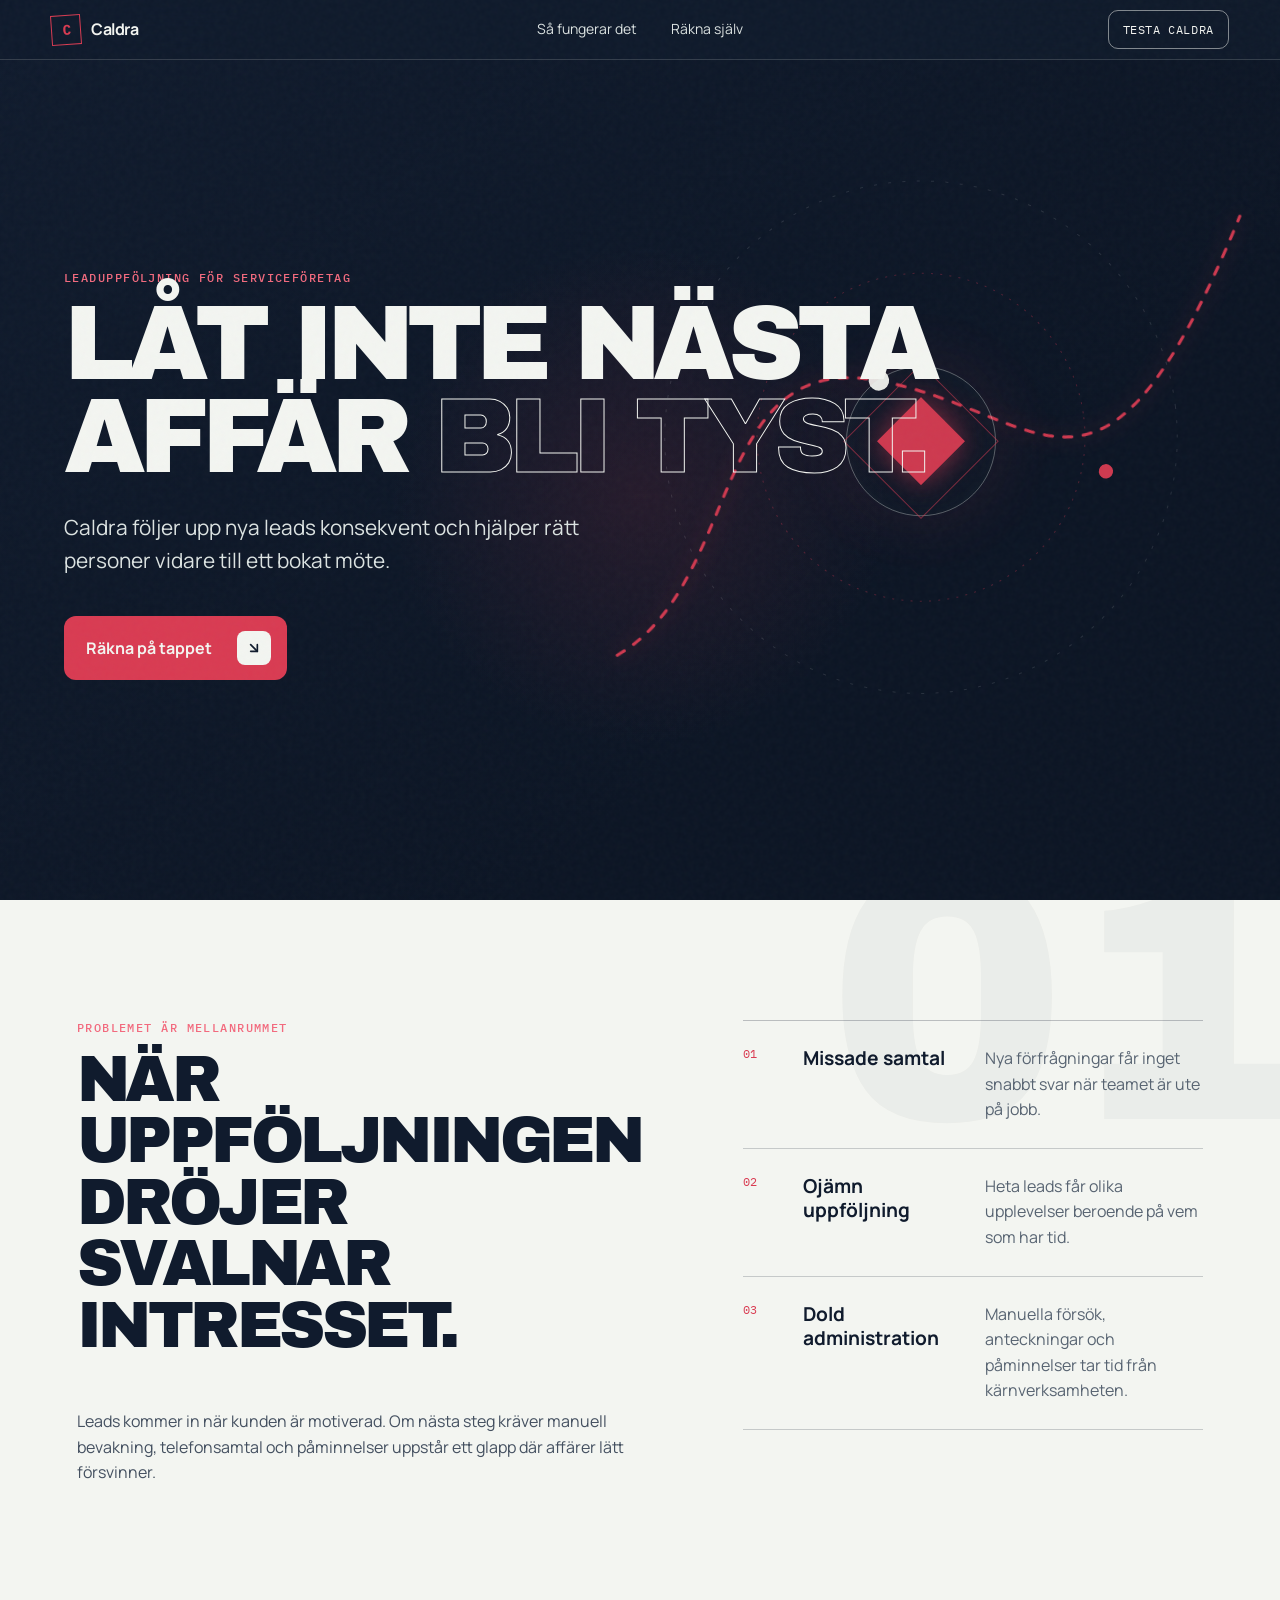
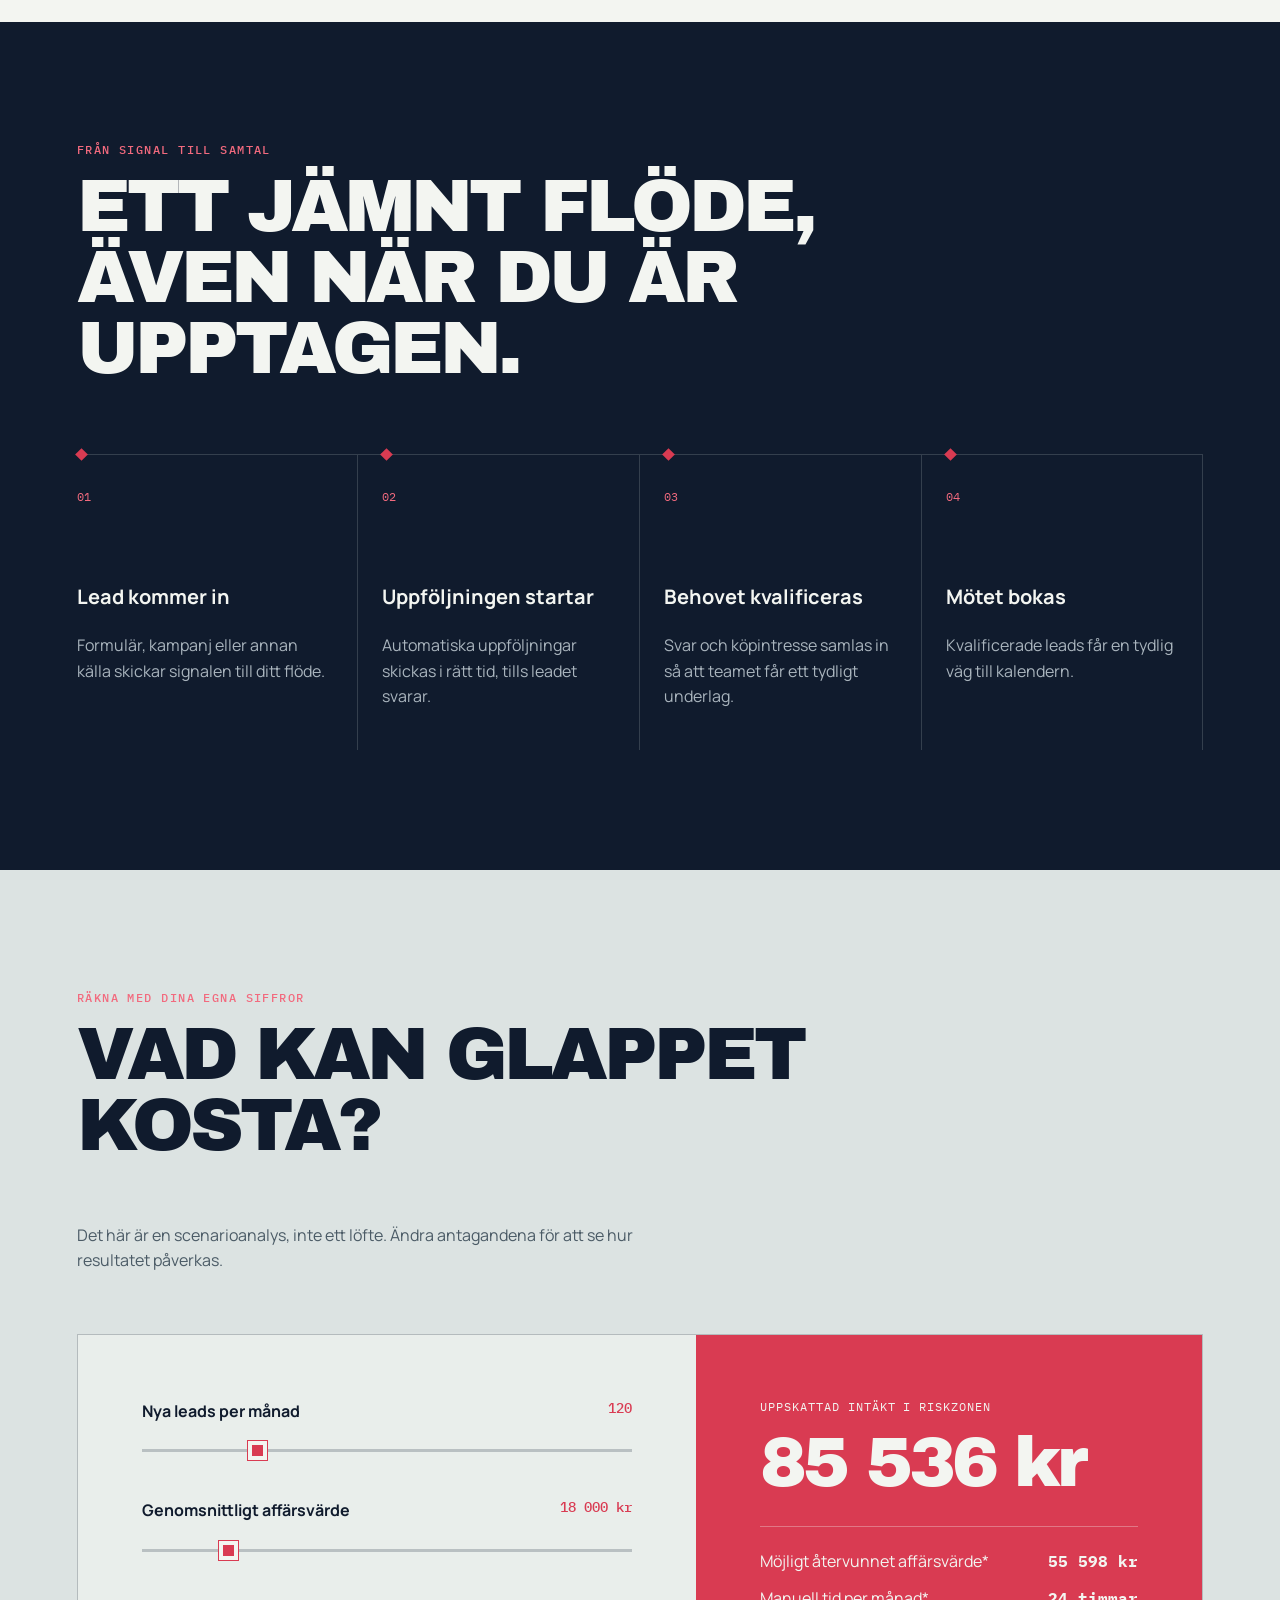
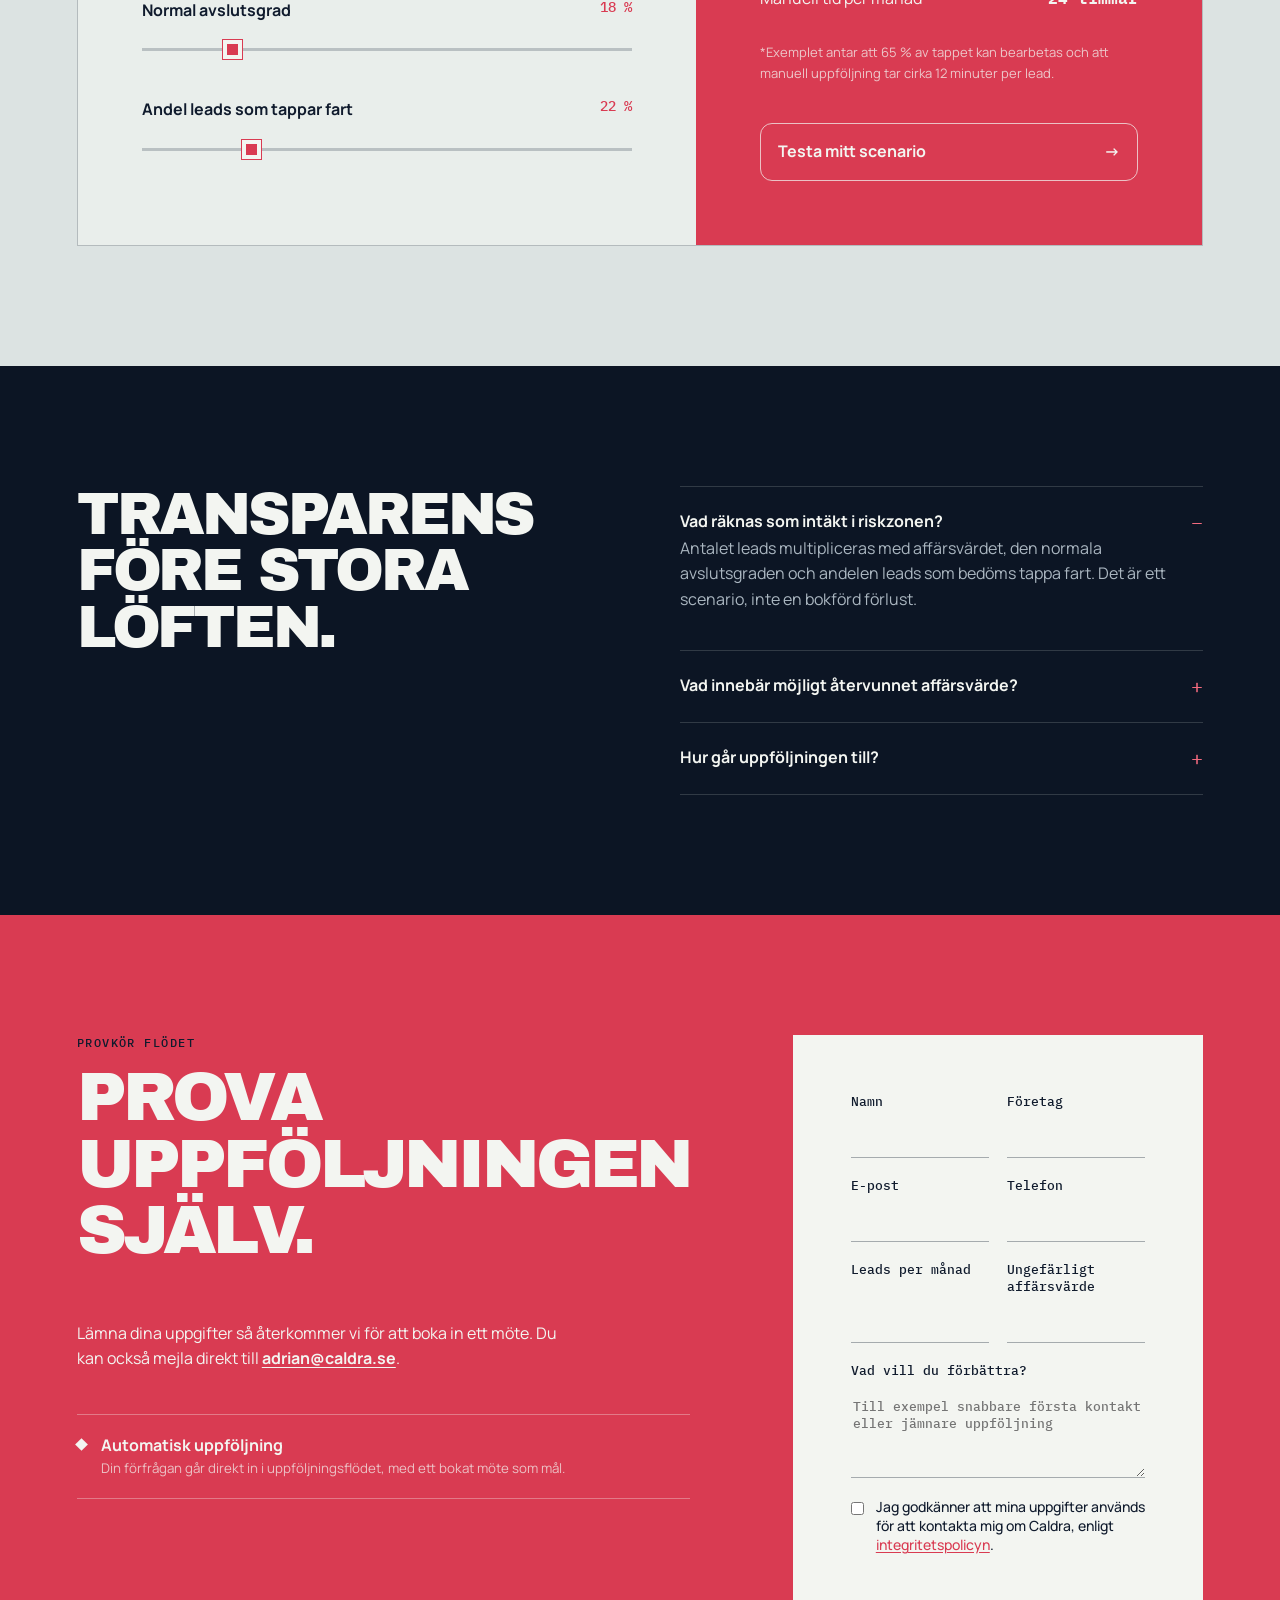
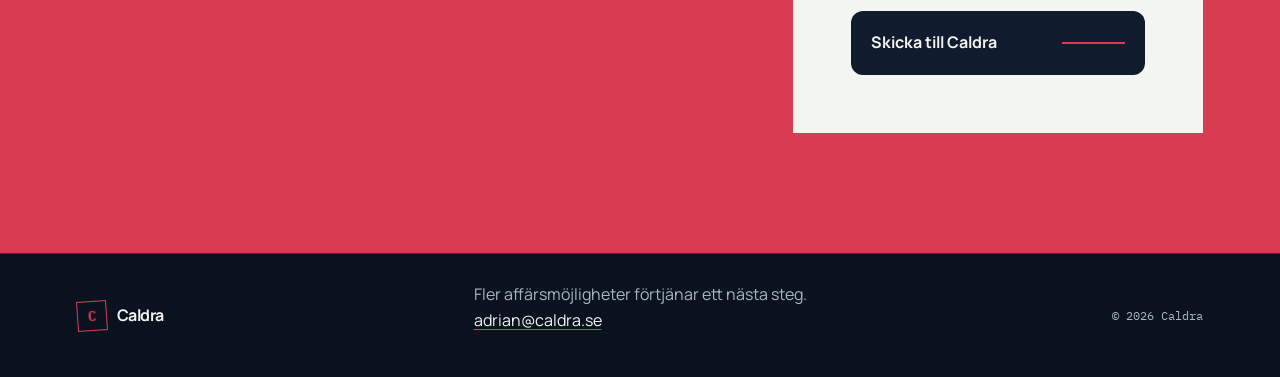
==== commit 383f9727: "Calculator: percentage sliders 1-100% and fit large results - Avslutsgrad and andel som tappar fart " ====
--- a/index.html
+++ b/index.html
@@ -122,9 +122,9 @@
             <label for="value">Genomsnittligt affärsvärde <output id="value-output">18 000 kr</output></label>
             <input id="value" type="range" min="2000" max="100000" step="1000" value="18000" />
             <label for="conversion">Normal avslutsgrad <output id="conversion-output">18 %</output></label>
-            <input id="conversion" type="range" min="2" max="50" step="1" value="18" />
+            <input id="conversion" type="range" min="1" max="100" step="1" value="18" />
             <label for="missed">Andel leads som tappar fart <output id="missed-output">22 %</output></label>
-            <input id="missed" type="range" min="5" max="60" step="1" value="22" />
+            <input id="missed" type="range" min="1" max="100" step="1" value="22" />
           </form>
           <div class="calc-results" aria-live="polite">
             <span class="result-caption">Uppskattad intäkt i riskzonen</span>
@@ -165,6 +165,7 @@
             <label>Leads per månad<input name="monthlyLeads" type="number" min="1" inputmode="numeric" required /></label>
             <label>Ungefärligt affärsvärde<input name="dealValue" type="number" min="1" inputmode="numeric" required /></label>
           </div>
+          <div class="hp" aria-hidden="true"><label>Lämna fältet tomt<input name="hp" tabindex="-1" autocomplete="off" /></label></div>
           <label>Vad vill du förbättra?<textarea name="goal" rows="4" placeholder="Till exempel snabbare första kontakt eller jämnare uppföljning"></textarea></label>
           <label class="consent"><input name="consent" type="checkbox" required /><span>Jag godkänner att mina uppgifter används för att kontakta mig om Caldra, enligt <a href="./integritetspolicy.html" target="_blank" rel="noopener">integritetspolicyn</a>.</span></label>
           <p class="form-error" id="form-error" role="alert"></p>
--- a/styles.css
+++ b/styles.css
@@ -80,6 +80,7 @@
 .calc-heading { max-width: 860px; margin-bottom: 60px; }
 .calc-heading > p:last-child { max-width: 60ch; color: #4b5b66; }
 .calculator-shell { display: grid; grid-template-columns: 1.1fr .9fr; border: 1px solid rgba(16,27,45,.24); background: rgba(243,245,241,.62); }
+.calculator-shell > * { min-width: 0; }
 .calc-controls { padding: clamp(28px,5vw,70px); display: grid; gap: 16px; }
 .calc-controls label { display: flex; justify-content: space-between; gap: 20px; font-weight: 700; }
 .calc-controls output { font: 500 14px var(--mono); color: var(--red); }
@@ -90,7 +91,7 @@
 .result-caption { font: 12px var(--mono); text-transform: uppercase; letter-spacing: .08em; }
 .calc-results > strong { font: 400 clamp(2.8rem,5.5vw,6rem)/1 var(--display); letter-spacing: -.055em; margin: 14px 0 28px; }
 .result-divider { height: 1px; background: rgba(243,245,241,.32); margin-bottom: 22px; }
-.result-row { display: flex; justify-content: space-between; gap: 16px; margin-bottom: 11px; }
+.result-row { display: flex; flex-wrap: wrap; justify-content: space-between; gap: 4px 16px; margin-bottom: 11px; }
 .result-row b { font-family: var(--mono); }
 .calc-results > p { color: rgba(243,245,241,.75); font-size: 13px; margin-top: 20px; }
 .calc-cta { display: flex; justify-content: space-between; align-items: center; margin-top: 26px; padding: 15px 17px; border: 1px solid rgba(243,245,241,.72); border-radius: 12px; font-weight: 700; transition: background .2s ease, color .2s ease; }
@@ -129,7 +130,7 @@
 .lead-form button i { width: 25%; height: 2px; background: var(--red); transition: width .35s ease; }
 .lead-form button:hover i { width: 42%; }
 .lead-form button:active { transform: translateY(1px); }
-.form-success { display: none; margin-top: 18px; padding: 18px; border: 1px solid rgba(16,27,45,.25); gap: 5px; }
+.form-success { display: none; margin-top: 18px; padding: 18px; border: 1px solid rgba(16,27,45,.25); border-radius: 12px; gap: 5px; }
 .form-success.show { display: grid; }
 .form-success span { color: #4d5d69; }
 
@@ -205,3 +206,5 @@
   html { scroll-behavior: auto; }
   *, *::before, *::after { animation-duration: .001ms !important; animation-iteration-count: 1 !important; transition-duration: .001ms !important; }
 }
+
+.hp { position: absolute; left: -9999px; width: 1px; height: 1px; overflow: hidden; }
